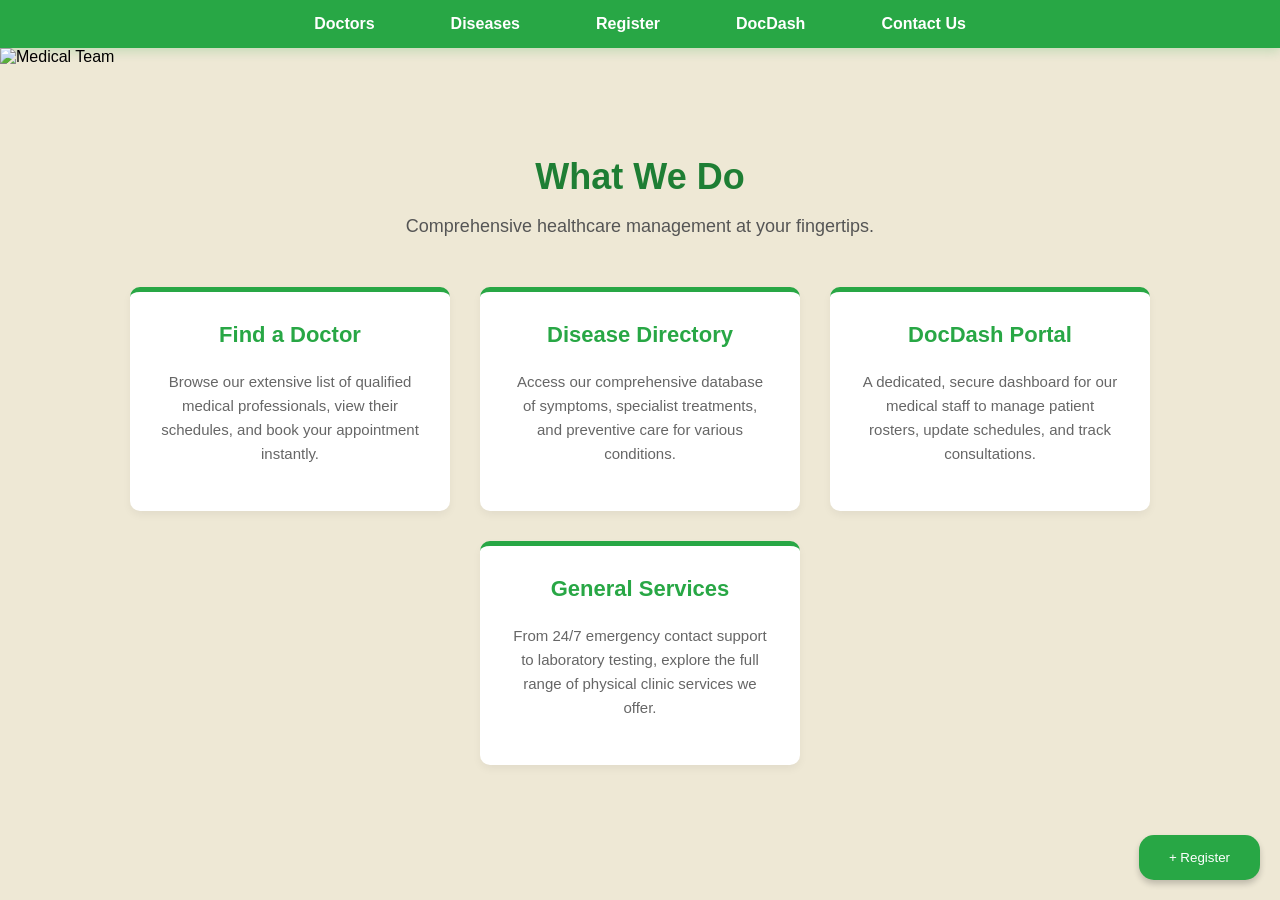
==== index.html @ 05dc6219 "Merge branch 'main' of https://github.com/Nadun-Madagama/Web-Project" ====
<!-- home page -->
<!DOCTYPE html>
<html>
    <head>
        <meta charset="UTF-8">
        <title>E-Channeling|Home</title>
        <link rel="stylesheet" href="Styles.css">
    </head>
    <body>
        <!-- Top Bar (add your page links here Fazna,Okanda,Dasuni,Dula,Isuri) -->
        <nav class="topBar">
            <ul class="pageLinks">
                <li class="active"><a href="#doctors">Doctors</a></li>
                <li><a href="#diseases">Diseases</a></li>
                <li><a href="#register">Register</a></li>
                <li><a href="#docdash">DocDash</a></li>
                <li><a href="#contact">Contact Us</a></li>
            </ul>
        </nav>
        <!-- End of top bar -->
        <!-- Image -->
            <img src="https://images.unsplash.com/photo-1584515933487-779824d29309?w=1200&auto=format&fit=crop" alt="Medical Team" class="topImage">
        <!-- Content -->

        <div class="services">
            <h2>What We Do</h2>
            <p class="servicesIntro">Comprehensive healthcare management at your fingertips.</p>

            <div class="servicesGrid">
                <div class="serviceCard">
                    <h3>Find a Doctor</h3>
                    <p>Browse our extensive list of qualified medical professionals, view their schedules, and book your appointment instantly.</p>
                </div>

                <div class="serviceCard">
                    <h3>Disease Directory</h3>
                    <p>Access our comprehensive database of symptoms, specialist treatments, and preventive care for various conditions.</p>
                </div>

                <div class="serviceCard">
                    <h3>DocDash Portal</h3>
                    <p>A dedicated, secure dashboard for our medical staff to manage patient rosters, update schedules, and track consultations.</p>
                </div>

                <div class="serviceCard">
                    <h3>General Services</h3>
                    <p>From 24/7 emergency contact support to laboratory testing, explore the full range of physical clinic services we offer.</p>
                </div>
            </div>
        </div>
        <div id="registerButton">
            <button id="NewRecipie">+ Register</button>
        </div>
    </body>
</html>
---- Styles.css ----
/*Styles designed for index.html*/
body {
    margin: 0;
    font-family: 'Segoe UI', Tahoma, Geneva, Verdana, sans-serif;
    background-color: #eee8d5;
}

.topBar {
    background-color: #28a745;
    padding: 15px 0;
    box-shadow: 0 4px 10px rgba(40, 167, 69, 0.2);
}

.pageLinks {
    list-style-type: none; 
    margin: 0;
    padding: 0;
    display: flex; 
    justify-content: center; 
    gap: 40px; 
}

.pageLinks a {
    color: #ffffff;
    text-decoration: none; 
    font-size: 16px;
    font-weight: bold;
    padding: 8px 18px;
    border-radius: 8px;
}

.pageLinks a:hover {
    background-color: #1e7e34;
}

/*Styles for service cards*/

.services {
    padding: 60px 20px;
    text-align: center;
    max-width: 1200px;
    margin: 0 auto;
}

.services h2 {
    color: #1e7e34; 
    font-size: 36px;
    margin-bottom: 10px;
}

.servicesIntro {
    color: #555;
    font-size: 18px;
    margin-bottom: 50px;
}

.servicesGrid {
    display: flex;
    flex-wrap: wrap; 
    gap: 30px; 
    justify-content: center;
}

.serviceCard {
    background-color: #ffffff; 
    border-top: 5px solid #28a745; 
    border-radius: 10px;
    padding: 30px;
    width: 260px; 
    transition: transform 0.3s ease, box-shadow 0.3s ease, border-color 0.3s ease;
    box-shadow: 0 4px 8px rgba(0, 0, 0, 0.05);
}

.serviceCard:hover {
    transform: translateY(-10px); 
    border-top: 5px solid #fdfd96; 
    box-shadow: 0 12px 20px rgba(40, 167, 69, 0.15);
}

.serviceCard h3 {
    color: #28a745;
    margin-top: 0;
    font-size: 22px;
}

.serviceCard p {
    color: #666;
    line-height: 1.6;
    font-size: 15px;
}

/*register button styles*/
#NewRecipie {
    background-color: #28a745;
    color: white;
    padding: 15px 30px;
    border: none;
    border-radius: 15px;
    cursor: pointer;
    position: fixed;
    bottom: 20px;
    right: 20px;
    z-index: 1000;
    
    /* NEW: Adds a default shadow and smooths out all animations */
    box-shadow: 0 4px 6px rgba(0, 0, 0, 0.2);
    transition: all 0.3s ease; 
}

#NewRecipie:hover {
    background-color: #fdfd96;
    color: rgba(63, 60, 60, 0.793);
    box-shadow: 0 8px 15px rgba(0, 0, 0, 0.2);
    transform: translateY(-4px);
}

#NewRecipie:active {
    box-shadow: 0 2px 4px rgba(0, 0, 0, 0.2);
    background-color: #fdfd9695;
    transform: translateY(2px);
}


.topImage {
    width: 100%;
    height: 60vh;
    object-fit: cover;
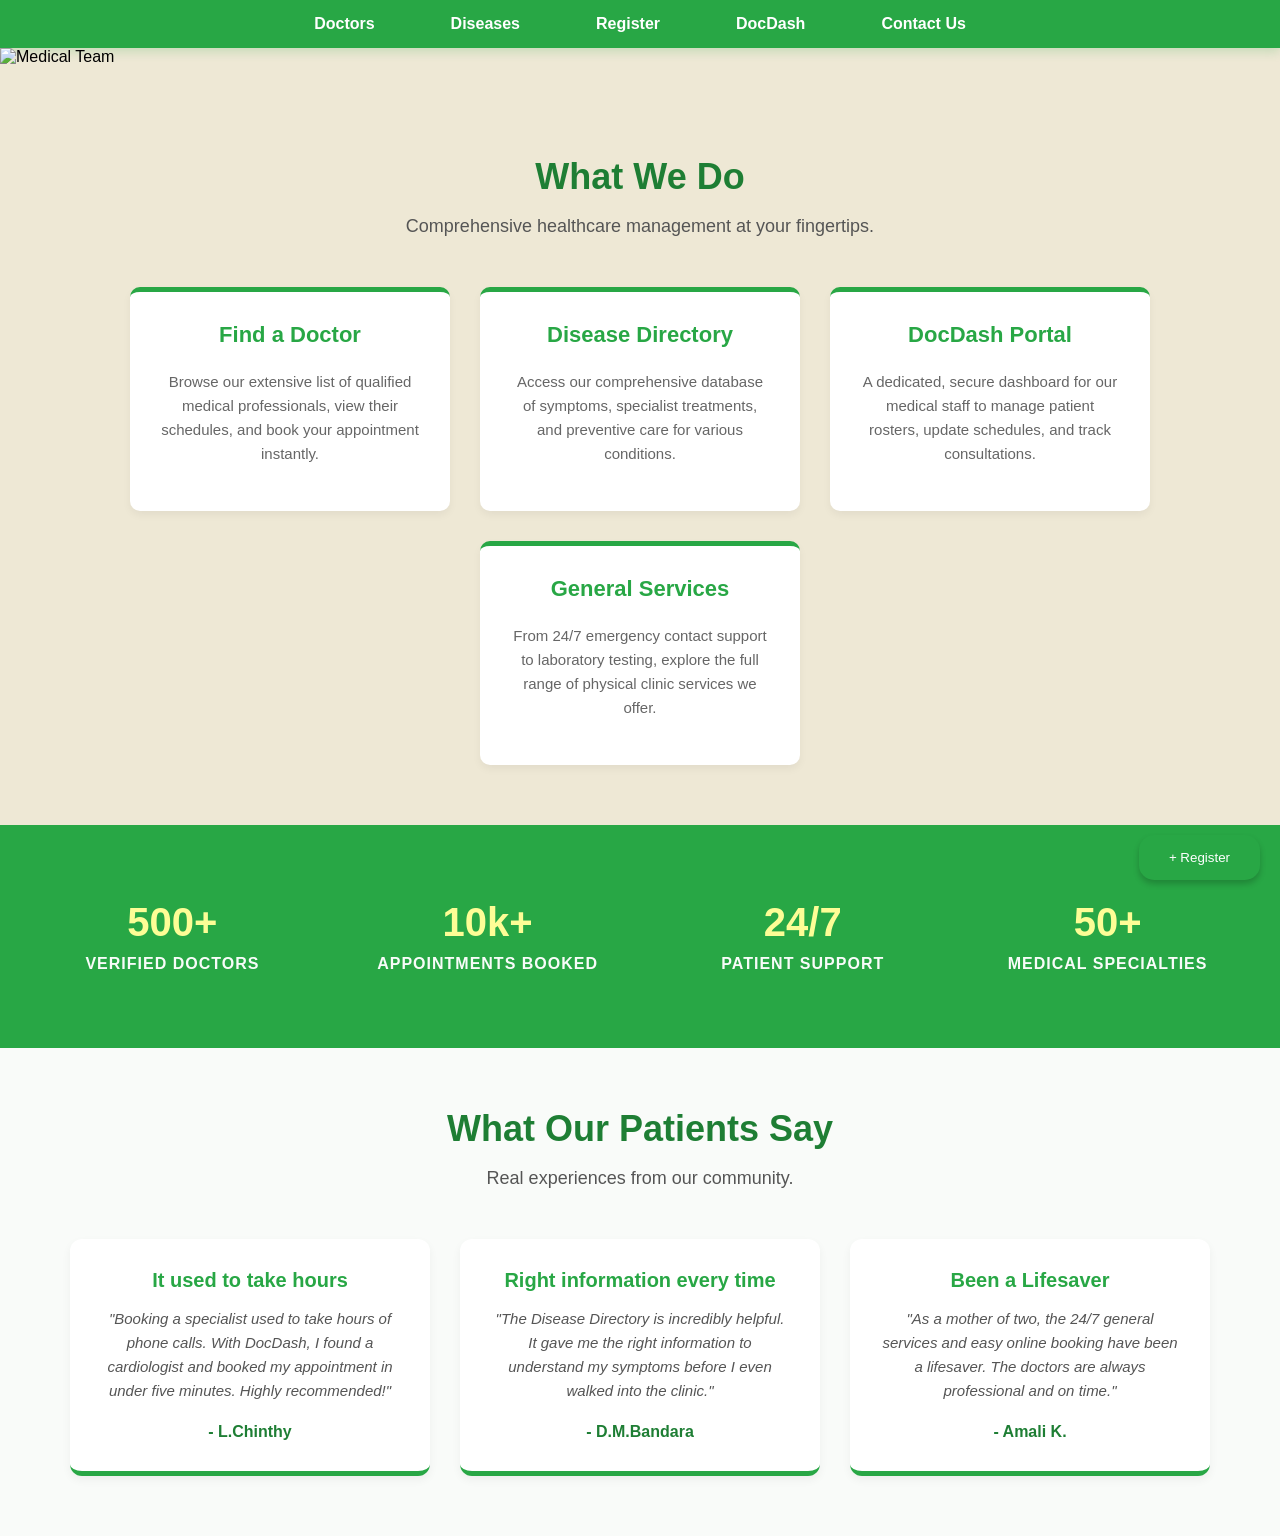
==== commit 26cbd1bb: "stats bar added" ====
--- a/index.html
+++ b/index.html
@@ -22,6 +22,8 @@
             <img src="https://images.unsplash.com/photo-1584515933487-779824d29309?w=1200&auto=format&fit=crop" alt="Medical Team" class="topImage">
         <!-- Content -->
 
+
+        <!--service grid-->
         <div class="services">
             <h2>What We Do</h2>
             <p class="servicesIntro">Comprehensive healthcare management at your fingertips.</p>
@@ -48,8 +50,57 @@
                 </div>
             </div>
         </div>
-        <div id="registerButton">
-            <button id="NewRecipie">+ Register</button>
+        
+        <!-- Register Button -->
+            <button id="Register">+ Register</button>
+
+        <!-- Numbers Section -->
+        <div class="statsList">
+            <div class="statItem">
+                <h3 class="number">500+</h3>
+                <p class="description">Verified Doctors</p>
+            </div>
+    
+            <div class="statItem">
+                <h3 class="number">10k+</h3>
+                <p class="description">Appointments Booked</p>
+                </div>
+    
+            <div class="statItem">
+                <h3 class="number">24/7</h3>
+                <p class="description">Patient Support</p>
+            </div>
+    
+            <div class="statItem">
+                <h3 class="number">50+</h3>
+                <p class="description">Medical Specialties</p>
+            </div>
+        </div>
+
+        <!-- Feedback Section -->
+        <div class="feedbackSection">
+            <h2 class="title">What Our Patients Say</h2>
+            <p class="subtitle">Real experiences from our community.</p>
+
+            <div class="feedbackGrid">
+                <div class="feedbackCard">
+                    <h3>It used to take hours</h3>
+                    <p class="quote">"Booking a specialist used to take hours of phone calls. With DocDash, I found a cardiologist and booked my appointment in under five minutes. Highly recommended!"</p>
+                    <h4 class="patientName">- L.Chinthy</h4>
+                </div>
+
+                <div class="feedbackCard">
+                    <h3>Right information every time</h3>
+                    <p class="quote">"The Disease Directory is incredibly helpful. It gave me the right information to understand my symptoms before I even walked into the clinic."</p>
+                    <h4 class="patientName">- D.M.Bandara</h4>
+                </div>
+
+                <div class="feedbackCard">
+                    <h3>Been a Lifesaver</h3>
+                    <p class="quote">"As a mother of two, the 24/7 general services and easy online booking have been a lifesaver. The doctors are always professional and on time."</p>
+                    <h4 class="patientName">- Amali K.</h4>
+                </div>
+            </div>
         </div>
     </body>
 </html>
--- a/Styles.css
+++ b/Styles.css
@@ -90,7 +90,7 @@
 }
 
 /*register button styles*/
-#NewRecipie {
+#Register {
     background-color: #28a745;
     color: white;
     padding: 15px 30px;
@@ -101,20 +101,18 @@
     bottom: 20px;
     right: 20px;
     z-index: 1000;
-    
-    /* NEW: Adds a default shadow and smooths out all animations */
     box-shadow: 0 4px 6px rgba(0, 0, 0, 0.2);
-    transition: all 0.3s ease; 
-}
-
-#NewRecipie:hover {
+    transition: all 0.3s ease;
+}
+
+#Register:hover {
     background-color: #fdfd96;
     color: rgba(63, 60, 60, 0.793);
     box-shadow: 0 8px 15px rgba(0, 0, 0, 0.2);
     transform: translateY(-4px);
 }
 
-#NewRecipie:active {
+#Register:active {
     box-shadow: 0 2px 4px rgba(0, 0, 0, 0.2);
     background-color: #fdfd9695;
     transform: translateY(2px);
@@ -124,4 +122,115 @@
 .topImage {
     width: 100%;
     height: 60vh;
-    object-fit: cover;+    object-fit: cover;
+}
+
+/*patients feedback styles*/
+
+.feedbackSection {
+    padding: 60px 20px;
+    text-align: center;
+    background-color: #f9fbf9; 
+}
+
+.feedbackSection .title {
+    color: #1e7e34;
+    font-size: 36px;
+    margin-top: 0;
+    margin-bottom: 10px;
+}
+
+.feedbackSection .subtitle {
+    color: #555;
+    font-size: 18px;
+    margin-bottom: 50px;
+}
+
+.feedbackGrid {
+    display: flex;
+    flex-wrap: wrap;
+    gap: 30px;
+    justify-content: center;
+    max-width: 1200px;
+    margin: 0 auto;
+}
+
+.feedbackCard {
+    background-color: #ffffff;
+    padding: 30px;
+    border-radius: 12px;
+    width: 300px; 
+    box-shadow: 0 4px 10px rgba(0, 0, 0, 0.05);
+    border-bottom: 5px solid #28a745;
+    transition: transform 0.3s ease, border-color 0.3s ease, box-shadow 0.3s ease;
+}
+
+.feedbackCard:hover {
+    transform: translateY(-0.5px); 
+    border-bottom: 5px solid #fdfd96;
+    box-shadow: 0 8px 20px rgba(40, 167, 69, 0.1);
+}
+
+.feedbackCard h3 {
+    color: #28a745;
+    font-size: 20px;
+    margin-top: 0;
+    margin-bottom: 15px;
+}
+
+.feedbackCard .quote {
+    color: #555;
+    font-style: italic;
+    line-height: 1.6;
+    font-size: 15px;
+    margin-bottom: 20px;
+}
+
+.feedbackCard .patientName {
+    color: #1e7e34;
+    font-weight: bold;
+    font-size: 16px;
+    margin: 0;
+}
+
+/*stats section styles*/
+.statsList {
+    background-color: #28a745; 
+    padding: 60px 20px;
+    display: flex;
+    flex-wrap: wrap; 
+    justify-content: space-around; 
+    align-items: center;
+    text-align: center;
+}
+
+.statItem {
+    min-width: 200px; 
+    margin: 15px;
+}
+
+.statItem .number {
+    color: #fdfd96; 
+    font-size: 40px;
+    margin: 0;
+    font-weight: bold;
+}
+
+.statItem .number:hover {
+    color: #fdfd96; 
+    font-size: 40px;
+    margin: 0;
+    font-weight: bold;
+    text-shadow: 2px 2px 4px rgba(0, 0, 0, 0.2); 
+}
+
+
+.statItem .description {
+    color: #fffffff7; 
+    font-size: 16px;
+    margin-top: 10px;
+    margin-bottom: 0;
+    font-weight: bold;
+    text-transform: uppercase; 
+    letter-spacing: 1px; 
+}
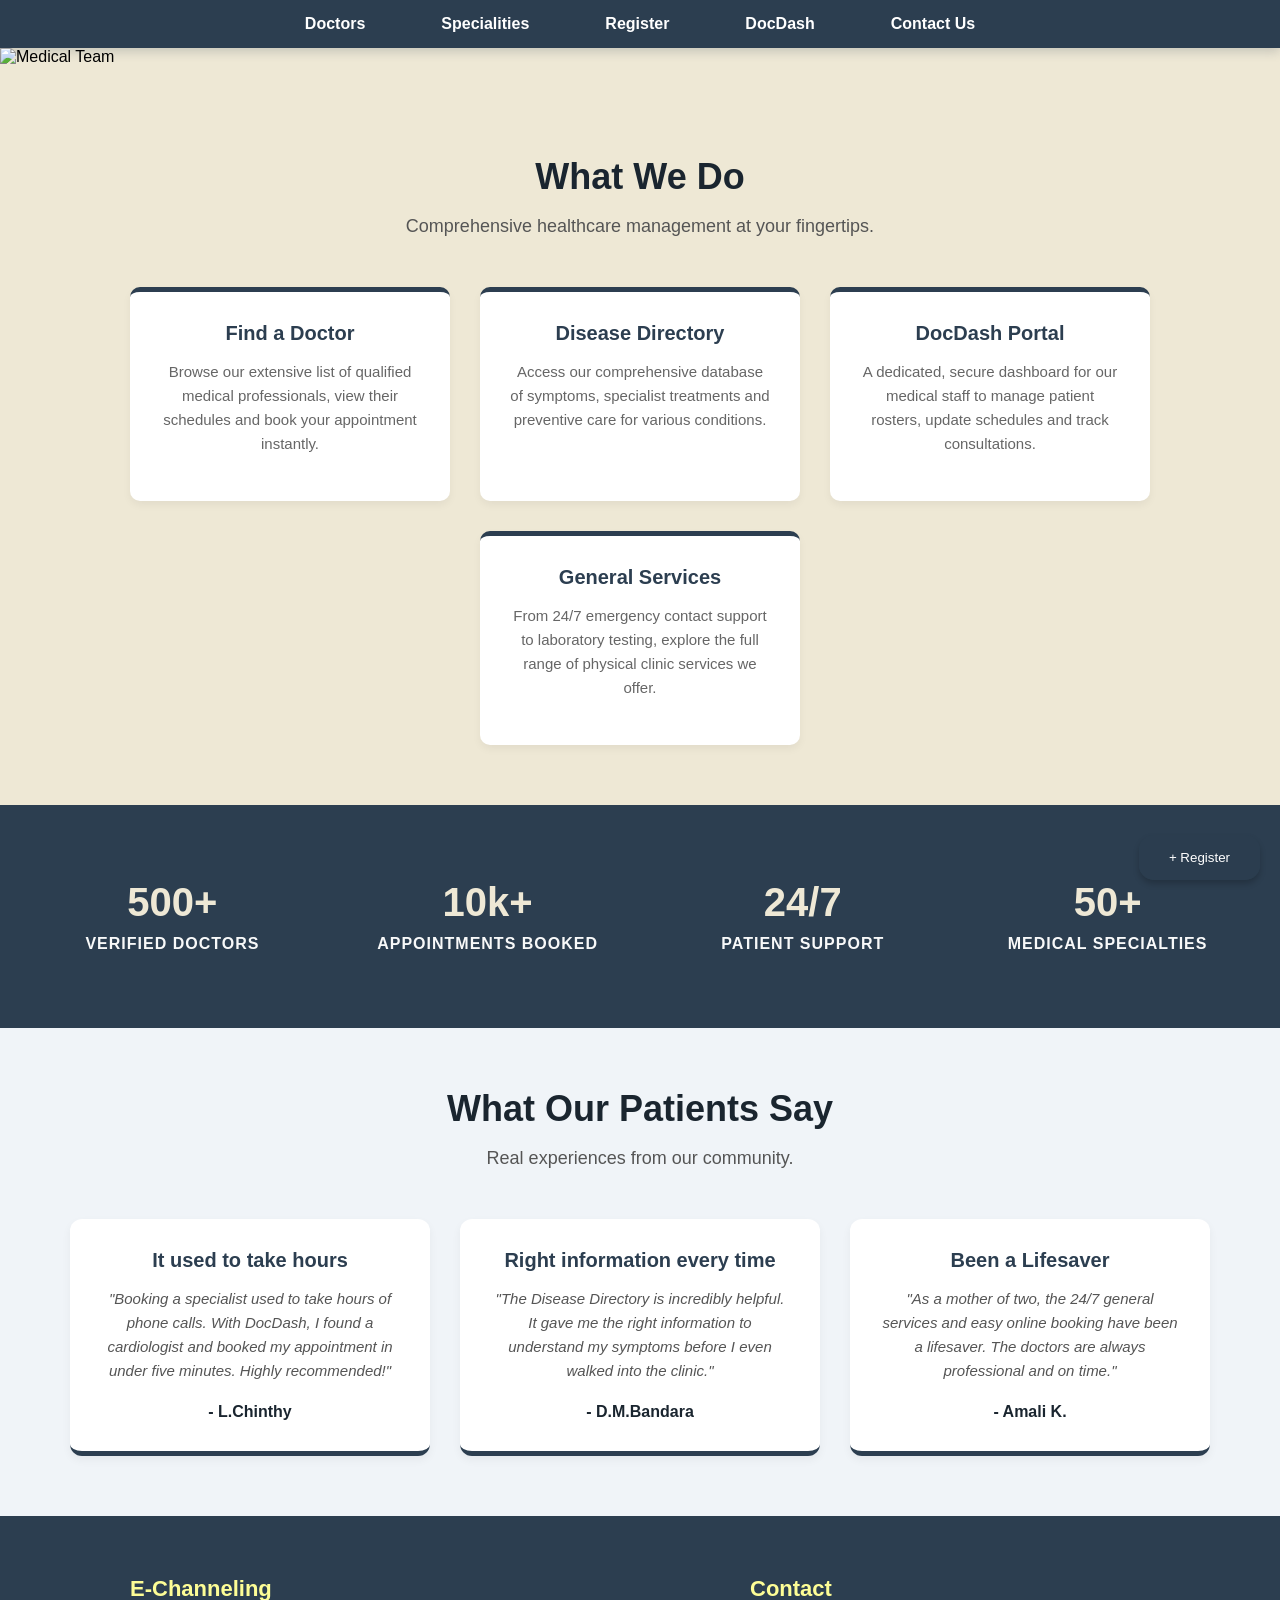
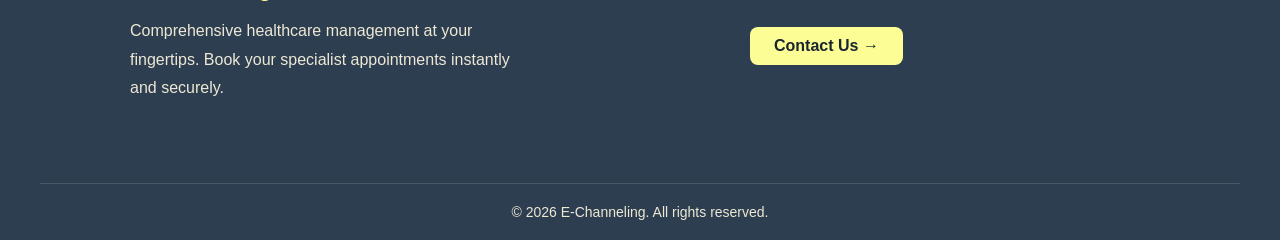
==== commit 7bbe78ad: "specialities page completed" ====
--- a/index.html
+++ b/index.html
@@ -11,7 +11,7 @@
         <nav class="topBar">
             <ul class="pageLinks">
                 <li class="active"><a href="#doctors">Doctors</a></li>
-                <li><a href="#diseases">Diseases</a></li>
+                <li><a href="specialities.html">Specialities</a></li>
                 <li><a href="#register">Register</a></li>
                 <li><a href="#docdash">DocDash</a></li>
                 <li><a href="#contact">Contact Us</a></li>
@@ -25,23 +25,26 @@
 
         <!--service grid-->
         <div class="services">
-            <h2>What We Do</h2>
+            <h2 id="weDo">What We Do</h2>
             <p class="servicesIntro">Comprehensive healthcare management at your fingertips.</p>
 
             <div class="servicesGrid">
                 <div class="serviceCard">
                     <h3>Find a Doctor</h3>
-                    <p>Browse our extensive list of qualified medical professionals, view their schedules, and book your appointment instantly.</p>
+                    <p>Browse our extensive list of qualified medical professionals, view their schedules and book your appointment instantly.</p>
                 </div>
 
+                
                 <div class="serviceCard">
-                    <h3>Disease Directory</h3>
-                    <p>Access our comprehensive database of symptoms, specialist treatments, and preventive care for various conditions.</p>
+                        <h3>Disease Directory</h3>
+                        <p>Access our comprehensive database of symptoms, specialist treatments and preventive care for various conditions.
+                        </p>  
                 </div>
+             
 
                 <div class="serviceCard">
                     <h3>DocDash Portal</h3>
-                    <p>A dedicated, secure dashboard for our medical staff to manage patient rosters, update schedules, and track consultations.</p>
+                    <p>A dedicated, secure dashboard for our medical staff to manage patient rosters, update schedules and track consultations.</p>
                 </div>
 
                 <div class="serviceCard">
@@ -102,5 +105,24 @@
                 </div>
             </div>
         </div>
+
+        <!-- Footer   -->
+
+        <footer class="footer">
+            <div class="footerColumn">
+                <h3 class="footerTitle">E-Channeling</h3>
+                <p class="footerText">Comprehensive healthcare management at your fingertips. Book your specialist appointments instantly and securely.</p>
+            </div>
+            
+            <div class="footerColumn">
+                <h3 class="footerTitle">Contact</h3>
+                <!-- Added your contact link right here -->
+                <a href="contact.html" class="footerLink">Contact Us →</a>
+            </div>
+            
+            <div class="footerBottom">
+                <p>&copy; 2026 E-Channeling. All rights reserved.</p>
+            </div>
+        </footer>
     </body>
 </html>
--- a/Styles.css
+++ b/Styles.css
@@ -6,9 +6,9 @@
 }
 
 .topBar {
-    background-color: #28a745;
+    background-color: #2c3e50;
     padding: 15px 0;
-    box-shadow: 0 4px 10px rgba(40, 167, 69, 0.2);
+    box-shadow: 0 4px 10px rgba(44, 62, 80, 0.2);
 }
 
 .pageLinks {
@@ -30,7 +30,7 @@
 }
 
 .pageLinks a:hover {
-    background-color: #1e7e34;
+    background-color: #1a252f;
 }
 
 /*Styles for service cards*/
@@ -43,7 +43,7 @@
 }
 
 .services h2 {
-    color: #1e7e34; 
+    color: #1a252f; 
     font-size: 36px;
     margin-bottom: 10px;
 }
@@ -63,7 +63,7 @@
 
 .serviceCard {
     background-color: #ffffff; 
-    border-top: 5px solid #28a745; 
+    border-top: 5px solid #2c3e50; 
     border-radius: 10px;
     padding: 30px;
     width: 260px; 
@@ -74,11 +74,11 @@
 .serviceCard:hover {
     transform: translateY(-10px); 
     border-top: 5px solid #fdfd96; 
-    box-shadow: 0 12px 20px rgba(40, 167, 69, 0.15);
+    box-shadow: 0 12px 20px rgba(44, 62, 80, 0.15);
 }
 
 .serviceCard h3 {
-    color: #28a745;
+    color: #2c3e50;
     margin-top: 0;
     font-size: 22px;
 }
@@ -91,7 +91,7 @@
 
 /*register button styles*/
 #Register {
-    background-color: #28a745;
+    background-color: #2c3e50f8;
     color: white;
     padding: 15px 30px;
     border: none;
@@ -106,8 +106,8 @@
 }
 
 #Register:hover {
-    background-color: #fdfd96;
-    color: rgba(63, 60, 60, 0.793);
+    background-color: #acd0f3f8;
+    color: rgba(13, 4, 82, 0.793);
     box-shadow: 0 8px 15px rgba(0, 0, 0, 0.2);
     transform: translateY(-4px);
 }
@@ -118,7 +118,6 @@
     transform: translateY(2px);
 }
 
-
 .topImage {
     width: 100%;
     height: 60vh;
@@ -130,11 +129,11 @@
 .feedbackSection {
     padding: 60px 20px;
     text-align: center;
-    background-color: #f9fbf9; 
+    background-color: #f0f4f8; 
 }
 
 .feedbackSection .title {
-    color: #1e7e34;
+    color: #1a252f;
     font-size: 36px;
     margin-top: 0;
     margin-bottom: 10px;
@@ -161,18 +160,18 @@
     border-radius: 12px;
     width: 300px; 
     box-shadow: 0 4px 10px rgba(0, 0, 0, 0.05);
-    border-bottom: 5px solid #28a745;
+    border-bottom: 5px solid #2c3e50;
     transition: transform 0.3s ease, border-color 0.3s ease, box-shadow 0.3s ease;
 }
 
 .feedbackCard:hover {
     transform: translateY(-0.5px); 
     border-bottom: 5px solid #fdfd96;
-    box-shadow: 0 8px 20px rgba(40, 167, 69, 0.1);
+    box-shadow: 0 8px 20px rgba(44, 62, 80, 0.1);
 }
 
 .feedbackCard h3 {
-    color: #28a745;
+    color: #2c3e50;
     font-size: 20px;
     margin-top: 0;
     margin-bottom: 15px;
@@ -187,7 +186,7 @@
 }
 
 .feedbackCard .patientName {
-    color: #1e7e34;
+    color: #1a252f;
     font-weight: bold;
     font-size: 16px;
     margin: 0;
@@ -195,7 +194,7 @@
 
 /*stats section styles*/
 .statsList {
-    background-color: #28a745; 
+    background-color: #2c3e50; 
     padding: 60px 20px;
     display: flex;
     flex-wrap: wrap; 
@@ -210,20 +209,19 @@
 }
 
 .statItem .number {
-    color: #fdfd96; 
+    color: #eee8d5; 
     font-size: 40px;
     margin: 0;
     font-weight: bold;
 }
 
 .statItem .number:hover {
-    color: #fdfd96; 
+    color: #eee8d5; 
     font-size: 40px;
     margin: 0;
     font-weight: bold;
     text-shadow: 2px 2px 4px rgba(0, 0, 0, 0.2); 
 }
-
 
 .statItem .description {
     color: #fffffff7; 
@@ -234,3 +232,98 @@
     text-transform: uppercase; 
     letter-spacing: 1px; 
 }
+
+/*styles for footer*/
+
+.footer {
+    background-color: #2c3e50;
+    padding: 60px 40px 20px 40px;
+    display: flex;
+    flex-wrap: wrap;
+    justify-content: space-around;
+    gap: 40px;
+}
+
+.footerColumn {
+    flex: 1;
+    min-width: 250px; 
+    max-width: 400px;
+}
+
+.footerTitle {
+    color: #fdfd96;
+    font-size: 22px;
+    margin-top: 0;
+    margin-bottom: 15px;
+}
+
+.footerText {
+    color: #eee8d5;
+    line-height: 1.8;
+    font-size: 16px;
+    margin: 0;
+}
+
+.footerBottom {
+    width: 100%;
+    text-align: center;
+    margin-top: 40px;
+    padding-top: 20px;
+    border-top: 1px solid rgba(238, 232, 213, 0.15);
+}
+
+.footerBottom p {
+    color: #eee8d5;
+    font-size: 14px;
+    margin: 0;
+}
+
+.footerLink {
+    display: inline-block;
+    background-color: #fdfd96;
+    color: #1a252f;
+    text-decoration: none;
+    font-size: 16px;
+    font-weight: bold;
+    padding: 10px 24px;
+    border-radius: 8px;
+    margin-top: 10px;
+    transition: background-color 0.3s ease;
+}
+
+.footerLink:hover {
+    background-color: #eee8d5;
+    box-shadow: 0 6px 12px rgba(0, 0, 0, 0.15);
+}
+
+/*Specialities page styles */
+
+.serviceCard {
+    text-decoration: none;
+    display: block;
+    color: inherit;
+}
+
+.serviceCard:hover h3 {
+    color: #2c3e50;
+}
+a {
+    text-decoration: none;
+    
+}
+
+.serviceCard h3 {
+    font-size: 20px;
+    margin-bottom: 10px;
+    transition: 0.3s;
+}
+
+.pageLinks a.active {
+    background-color: #fdfd96;
+    color: #1a252f;
+}
+
+
+.servicesGrid a {
+    cursor: pointer;
+}
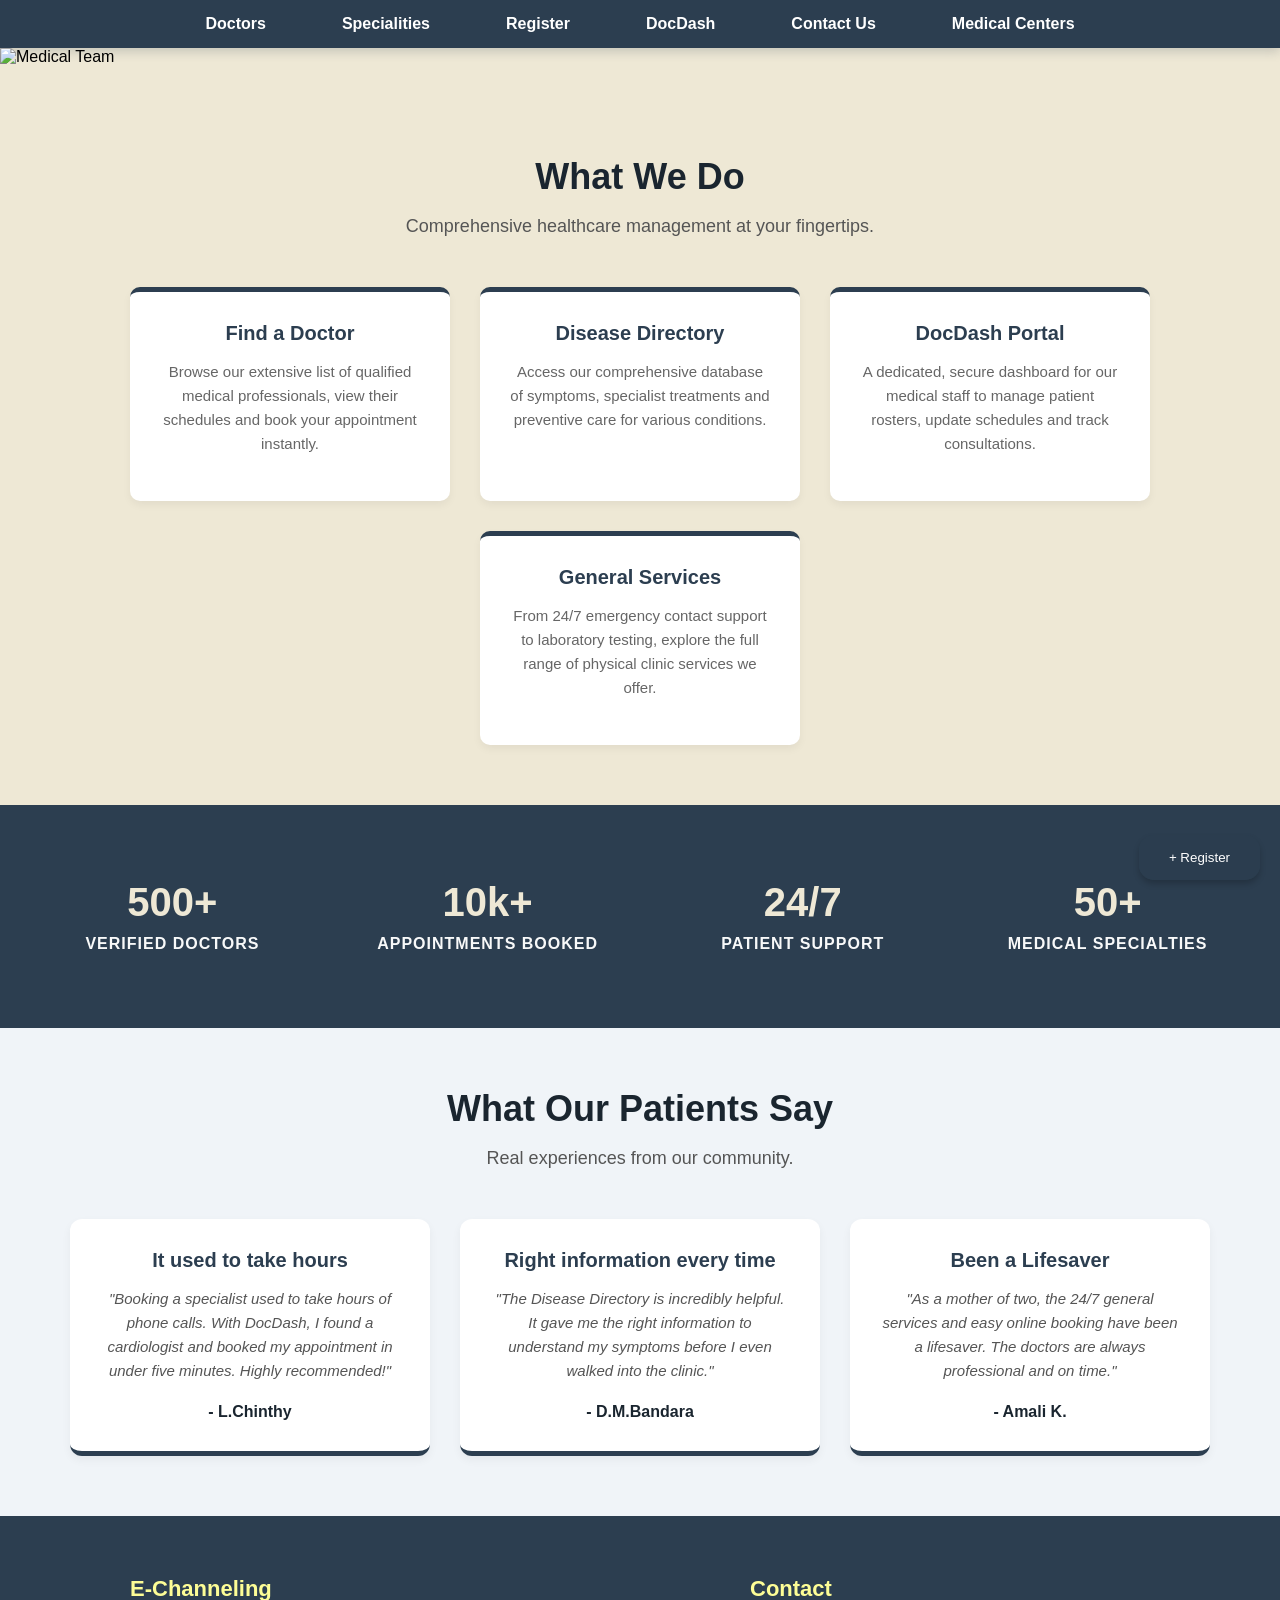
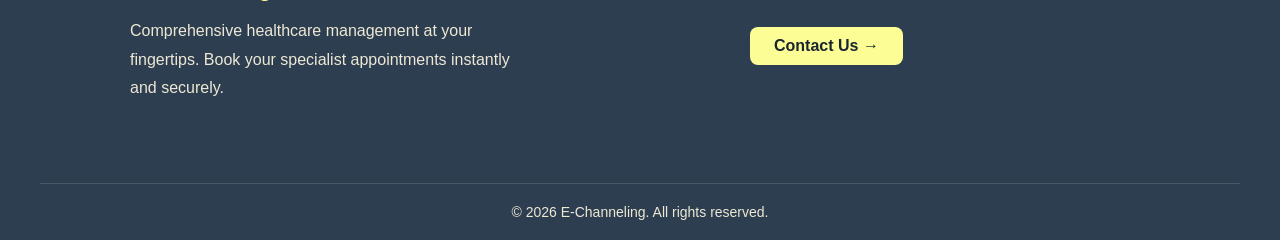
==== commit 47ca19b8: "Add link to Medical Centers in navigation" ====
--- a/index.html
+++ b/index.html
@@ -12,9 +12,10 @@
             <ul class="pageLinks">
                 <li class="active"><a href="#doctors">Doctors</a></li>
                 <li><a href="specialities.html">Specialities</a></li>
-                <li><a href="#register">Register</a></li>
-                <li><a href="#docdash">DocDash</a></li>
-                <li><a href="#contact">Contact Us</a></li>
+                <li><a href="register.html">Register</a></li>
+                <li><a href="doctors-dashboard.html">DocDash</a></li>
+                <li><a href="contact.html">Contact Us</a></li>
+                <li><a href="#med_centers">Medical Centers</a></li>
             </ul>
         </nav>
         <!-- End of top bar -->
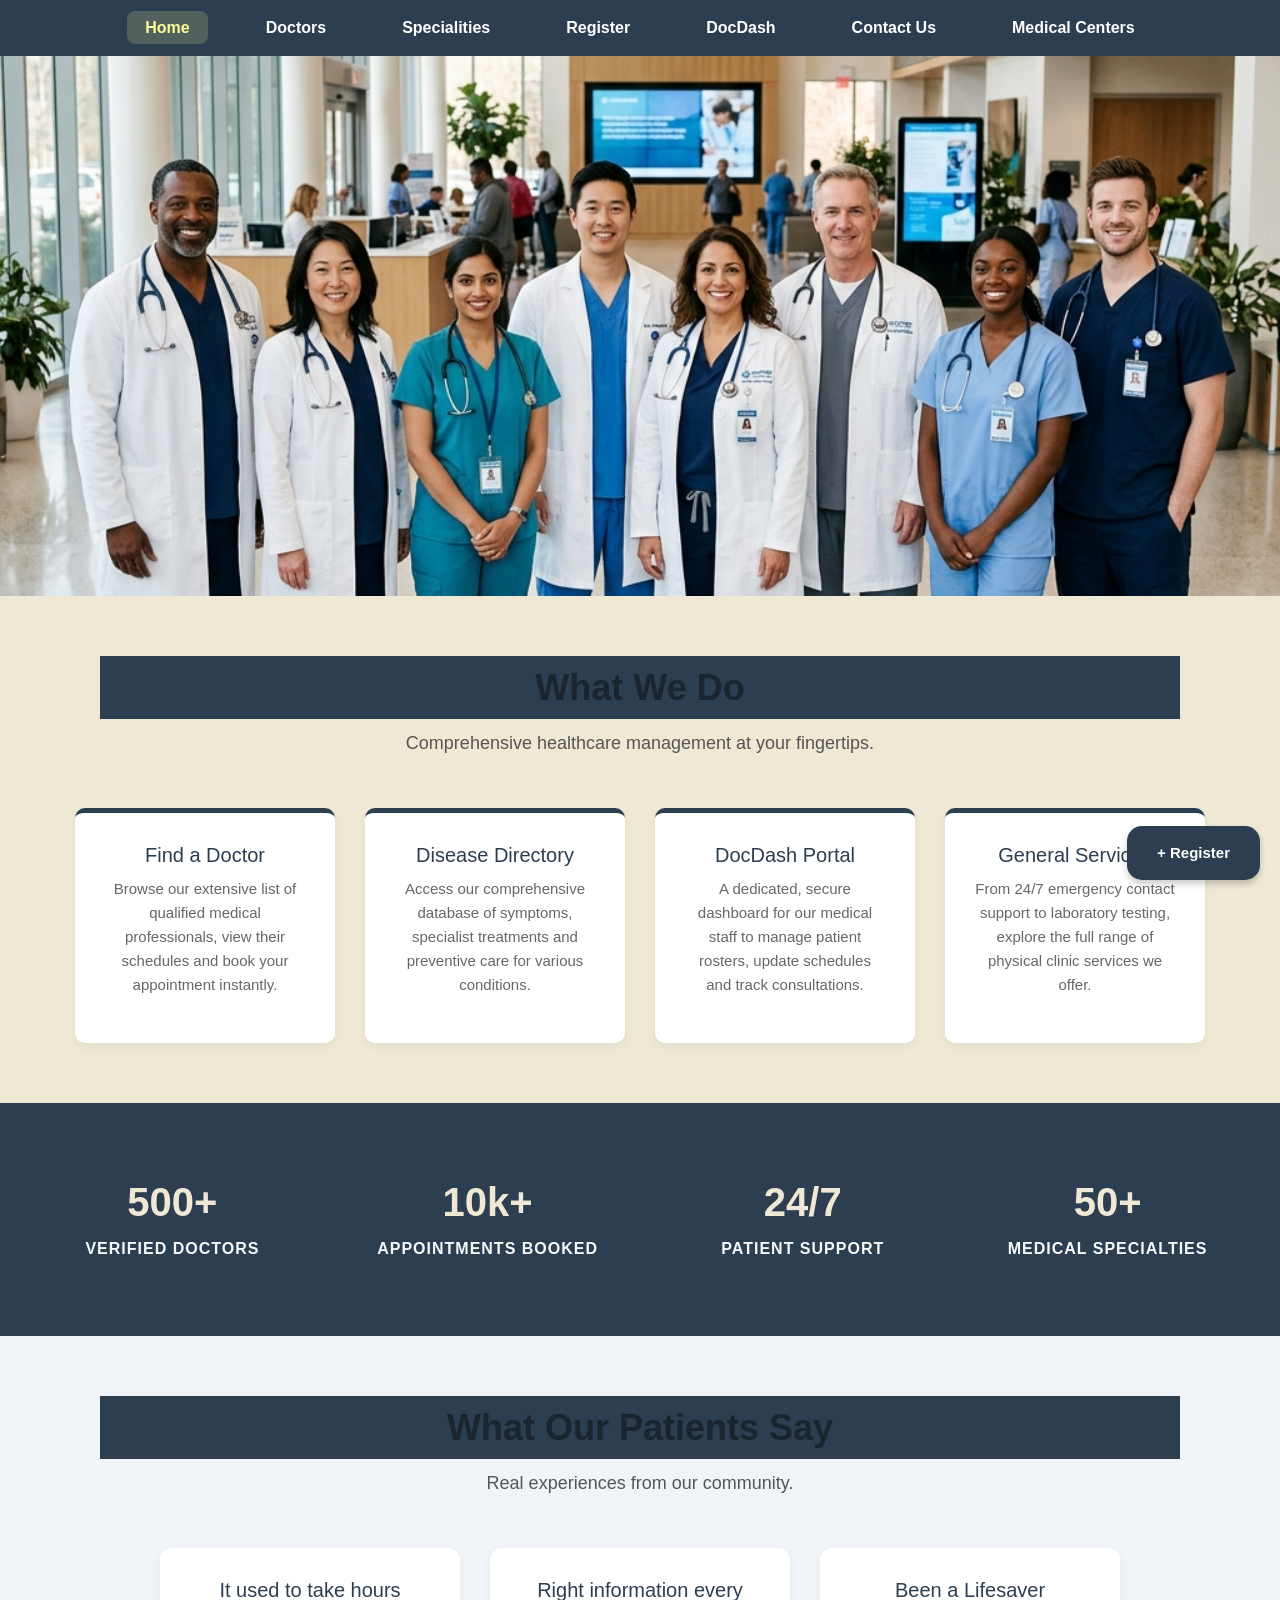
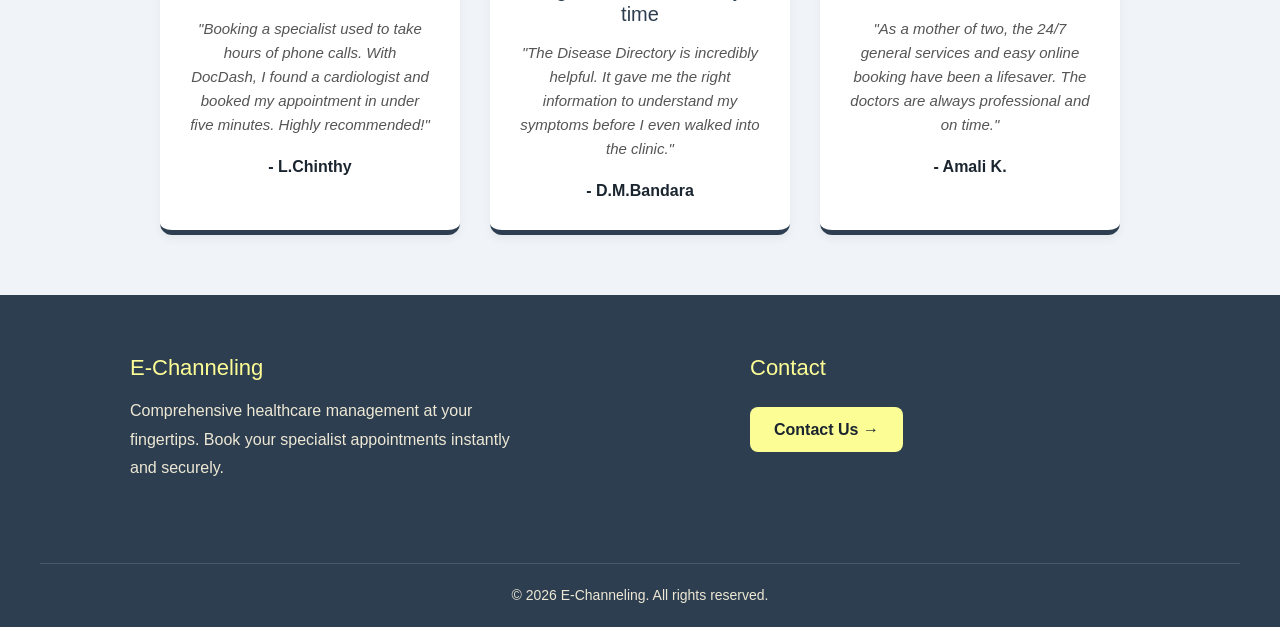
==== commit 7419e829: "Initial commit" ====
--- a/index.html
+++ b/index.html
@@ -4,23 +4,25 @@
     <head>
         <meta charset="UTF-8">
         <title>E-Channeling|Home</title>
-        <link rel="stylesheet" href="Styles.css">
+        <link href="https://cdn.jsdelivr.net/npm/bootstrap@5.3.3/dist/css/bootstrap.min.css" rel="stylesheet">
+        <link rel="stylesheet" href="css/style.css">
     </head>
     <body>
         <!-- Top Bar (add your page links here Fazna,Okanda,Dasuni,Dula,Isuri) -->
         <nav class="topBar">
             <ul class="pageLinks">
-                <li class="active"><a href="#doctors">Doctors</a></li>
+                <li class="active"><a href="index.html">Home</a></li>
+                <li><a href="doctors.html">Doctors</a></li>
                 <li><a href="specialities.html">Specialities</a></li>
                 <li><a href="register.html">Register</a></li>
                 <li><a href="doctors-dashboard.html">DocDash</a></li>
                 <li><a href="contact.html">Contact Us</a></li>
-                <li><a href="#med_centers">Medical Centers</a></li>
+                <li><a href="med_centers.html">Medical Centers</a></li>
             </ul>
         </nav>
         <!-- End of top bar -->
         <!-- Image -->
-            <img src="https://images.unsplash.com/photo-1584515933487-779824d29309?w=1200&auto=format&fit=crop" alt="Medical Team" class="topImage">
+            <img src="images/hero.jpg" alt="Medical Team" class="topImage">
         <!-- Content -->
 
 
@@ -56,7 +58,7 @@
         </div>
         
         <!-- Register Button -->
-            <button id="Register">+ Register</button>
+            <button id="Register" onclick="window.location.href='register.html'">+ Register</button>
 
         <!-- Numbers Section -->
         <div class="statsList">
--- a/css/style.css
+++ b/css/style.css
@@ -0,0 +1,2322 @@
+/*Styles designed for index.html*/
+
+body {
+    margin: 0;
+    font-family: 'Segoe UI', Tahoma, Geneva, Verdana, sans-serif;
+    background-color: #eee8d5;
+}
+
+.topBar {
+    background-color: #2c3e50;
+    padding: 15px 0;
+    box-shadow: 0 4px 10px rgba(44, 62, 80, 0.2);
+}
+
+.pageLinks {
+    list-style-type: none; 
+    margin: 0;
+    padding: 0;
+    display: flex; 
+    justify-content: center; 
+    gap: 40px; 
+}
+
+.pageLinks a {
+    color: #ffffff;
+    text-decoration: none; 
+    font-size: 16px;
+    font-weight: bold;
+    padding: 8px 18px;
+    border-radius: 8px;
+}
+
+.pageLinks a:hover {
+    background-color: #1a252f;
+}
+
+
+
+/*Styles for service cards*/
+
+.services {
+    padding: 60px 20px;
+    text-align: center;
+    max-width: 1200px;
+    margin: 0 auto;
+}
+
+.services h2 {
+    color: #1a252f; 
+    font-size: 36px;
+    margin-bottom: 10px;
+}
+
+.servicesIntro {
+    color: #555;
+    font-size: 18px;
+    margin-bottom: 50px;
+}
+
+.servicesGrid {
+    display: flex;
+    flex-wrap: wrap; 
+    gap: 30px; 
+    justify-content: center;
+}
+
+.serviceCard {
+    background-color: #ffffff; 
+    border-top: 5px solid #2c3e50; 
+    border-radius: 10px;
+    padding: 30px;
+    width: 260px; 
+    transition: transform 0.3s ease, box-shadow 0.3s ease, border-color 0.3s ease;
+    box-shadow: 0 4px 8px rgba(0, 0, 0, 0.05);
+}
+
+.serviceCard:hover {
+    transform: translateY(-10px); 
+    border-top: 5px solid #fdfd96; 
+    box-shadow: 0 12px 20px rgba(44, 62, 80, 0.15);
+}
+
+.serviceCard h3 {
+    color: #2c3e50;
+    margin-top: 0;
+    font-size: 22px;
+}
+
+.serviceCard p {
+    color: #666;
+    line-height: 1.6;
+    font-size: 15px;
+}
+
+
+
+/*register button styles*/
+
+#Register {
+    background-color: #2c3e50f8;
+    color: white;
+    padding: 15px 30px;
+    border: none;
+    border-radius: 15px;
+    cursor: pointer;
+    position: fixed;
+    bottom: 20px;
+    right: 20px;
+    z-index: 1000;
+    box-shadow: 0 4px 6px rgba(0, 0, 0, 0.2);
+    transition: all 0.3s ease;
+}
+
+#Register:hover {
+    background-color: #acd0f3f8;
+    color: rgba(13, 4, 82, 0.793);
+    box-shadow: 0 8px 15px rgba(0, 0, 0, 0.2);
+    transform: translateY(-4px);
+}
+
+#Register:active {
+    box-shadow: 0 2px 4px rgba(0, 0, 0, 0.2);
+    background-color: #fdfd9695;
+    transform: translateY(2px);
+}
+
+.topImage {
+    width: 100%;
+    height: 60vh;
+    object-fit: cover;
+}
+
+
+
+/*patients feedback styles*/
+
+.feedbackSection {
+    padding: 60px 20px;
+    text-align: center;
+    background-color: #f0f4f8; 
+}
+
+.feedbackSection .title {
+    color: #1a252f;
+    font-size: 36px;
+    margin-top: 0;
+    margin-bottom: 10px;
+}
+
+.feedbackSection .subtitle {
+    color: #555;
+    font-size: 18px;
+    margin-bottom: 50px;
+}
+
+.feedbackGrid {
+    display: flex;
+    flex-wrap: wrap;
+    gap: 30px;
+    justify-content: center;
+    max-width: 1200px;
+    margin: 0 auto;
+}
+
+.feedbackCard {
+    background-color: #ffffff;
+    padding: 30px;
+    border-radius: 12px;
+    width: 300px; 
+    box-shadow: 0 4px 10px rgba(0, 0, 0, 0.05);
+    border-bottom: 5px solid #2c3e50;
+    transition: transform 0.3s ease, border-color 0.3s ease, box-shadow 0.3s ease;
+}
+
+.feedbackCard:hover {
+    transform: translateY(-0.5px); 
+    border-bottom: 5px solid #fdfd96;
+    box-shadow: 0 8px 20px rgba(44, 62, 80, 0.1);
+}
+
+.feedbackCard h3 {
+    color: #2c3e50;
+    font-size: 20px;
+    margin-top: 0;
+    margin-bottom: 15px;
+}
+
+.feedbackCard .quote {
+    color: #555;
+    font-style: italic;
+    line-height: 1.6;
+    font-size: 15px;
+    margin-bottom: 20px;
+}
+
+.feedbackCard .patientName {
+    color: #1a252f;
+    font-weight: bold;
+    font-size: 16px;
+    margin: 0;
+}
+
+
+
+/*stats section styles*/
+
+.statsList {
+    background-color: #2c3e50; 
+    padding: 60px 20px;
+    display: flex;
+    flex-wrap: wrap; 
+    justify-content: space-around; 
+    align-items: center;
+    text-align: center;
+}
+
+.statItem {
+    min-width: 200px; 
+    margin: 15px;
+}
+
+.statItem .number {
+    color: #eee8d5; 
+    font-size: 40px;
+    margin: 0;
+    font-weight: bold;
+}
+
+.statItem .number:hover {
+    color: #eee8d5; 
+    font-size: 40px;
+    margin: 0;
+    font-weight: bold;
+    text-shadow: 2px 2px 4px rgba(0, 0, 0, 0.2); 
+}
+
+.statItem .description {
+    color: #fffffff7; 
+    font-size: 16px;
+    margin-top: 10px;
+    margin-bottom: 0;
+    font-weight: bold;
+    text-transform: uppercase; 
+    letter-spacing: 1px; 
+}
+
+
+
+/*styles for footer*/
+
+.footer {
+    background-color: #2c3e50;
+    padding: 60px 40px 20px 40px;
+    display: flex;
+    flex-wrap: wrap;
+    justify-content: space-around;
+    gap: 40px;
+}
+
+.footerColumn {
+    flex: 1;
+    min-width: 250px; 
+    max-width: 400px;
+}
+
+.footerTitle {
+    color: #fdfd96;
+    font-size: 22px;
+    margin-top: 0;
+    margin-bottom: 15px;
+}
+
+.footerText {
+    color: #eee8d5;
+    line-height: 1.8;
+    font-size: 16px;
+    margin: 0;
+}
+
+.footerBottom {
+    width: 100%;
+    text-align: center;
+    margin-top: 40px;
+    padding-top: 20px;
+    border-top: 1px solid rgba(238, 232, 213, 0.15);
+}
+
+.footerBottom p {
+    color: #eee8d5;
+    font-size: 14px;
+    margin: 0;
+}
+
+.footerLink {
+    display: inline-block;
+    background-color: #fdfd96;
+    color: #1a252f;
+    text-decoration: none;
+    font-size: 16px;
+    font-weight: bold;
+    padding: 10px 24px;
+    border-radius: 8px;
+    margin-top: 10px;
+    transition: background-color 0.3s ease;
+}
+
+.footerLink:hover {
+    background-color: #eee8d5;
+    box-shadow: 0 6px 12px rgba(0, 0, 0, 0.15);
+}
+
+
+
+/*Specialities page styles */
+
+.serviceCard {
+    text-decoration: none;
+    display: block;
+    color: inherit;
+}
+
+.serviceCard:hover h3 {
+    color: #2c3e50;
+}
+
+a {
+    text-decoration: none;
+    
+}
+
+.serviceCard h3 {
+    font-size: 20px;
+    margin-bottom: 10px;
+    transition: 0.3s;
+}
+
+.pageLinks a.active {
+    background-color: #fdfd96;
+    color: #1a252f;
+}
+
+.servicesGrid a {
+    cursor: pointer;
+}
+
+* {
+    margin: 0;
+    padding: 0;
+    box-sizing: border-box;
+}
+
+body {
+    font-family: 'Inter', sans-serif;
+    background-color: #f4f4f4; /* Subtle off-white background matching the image */
+    color: #333333;
+    line-height: 1.6;
+}
+
+.main-container {
+    max-width: 1200px;
+    margin: 0 auto;
+    padding: 40px 20px;
+}
+
+
+
+/*===TOP NAVBAR===*/
+
+.navbar {
+    background-color: #2c3e50; /* Deep Slate Blue */
+    padding: 15px 0;
+    width: 100%;
+}
+
+.nav-container {
+    max-width: 1200px;
+    margin: 0 auto;
+    padding: 0 20px;
+    display: flex;
+    justify-content: center; /* Pushes links to the right like your image */
+}
+
+.nav-links a {
+    color: #ffffff;
+    text-decoration: none;
+    font-size: 16px;
+    font-weight: 600;
+    margin-left: 30px;
+    transition: color 0.3s ease;
+}
+
+.nav-links a:hover, 
+.nav-links a.active {
+    color: #cbd5e1; 
+}
+
+
+
+/* ===== HERO & FORM SECTION=== */
+
+.contact-hero-section {
+    display: flex;
+    align-items: center;
+    justify-content: space-between;
+    gap: 40px;
+    margin-bottom: 60px;
+    background: transparent;
+}
+
+.hero-image-wrapper {
+   width: 50%;
+    height: 450px;
+    border-radius: 0 30% 30% 0; 
+    overflow: hidden;
+    
+}
+
+.hero-img {
+   width:100%;
+    height:460px;
+    object-fit:cover;
+    border-radius:0 50% 50% 0;
+}
+
+
+
+/* Form Container Styling */
+
+.form-wrapper {
+    flex: 1;
+    padding: 20px;
+}
+
+.form-title {
+    font-size: 36px;
+    font-weight: 700;
+    color: #000000;
+    margin-bottom: 30px;
+}
+
+.form-group {
+    margin-bottom: 25px;
+}
+
+.form-group label {
+    display: block;
+    font-size: 14px;
+    font-weight: 700;
+    color: #000000;
+    margin-bottom: 8px;
+}
+
+
+
+/* Clean bottom-border only style inputs from image */
+
+.form-group input,
+.form-group textarea {
+    width: 100%;
+    padding: 10px 0;
+    border: none;
+    border-bottom: 1px solid #cccccc;
+    background: transparent;
+    font-size: 15px;
+    color: #333;
+    outline: none;
+    transition: border-color 0.3s;
+}
+
+.form-group input:focus,
+.form-group textarea:focus {
+    border-bottom: 1px solid #2c3e50;
+}
+
+.form-checkbox {
+    display: flex;
+    align-items: center;
+    gap: 10px;
+    margin-bottom: 30px;
+    font-size: 14px;
+}
+
+.form-checkbox a {
+    color: #2c3e50;
+}
+
+
+
+/* Dark Slate Submit Button */
+
+.submit-btn {
+    width: 100%;
+    background-color: #2c3e50;
+    color: #ffffff;
+    border: none;
+    padding: 15px;
+    font-size: 16px;
+    font-weight: 600;
+    letter-spacing: 1px;
+    cursor: pointer;
+    border-radius: 4px;
+    transition: background-color 0.3s ease;
+}
+
+.submit-btn:hover {
+    background-color: #1a252f;
+}
+
+
+
+/* === INFO BOXES / CARDS (WITH HOVER ACTION)=== */
+
+.info-cards-container {
+    display: flex;
+    justify-content: space-between;
+    gap: 20px;
+    margin-bottom: 40px;
+}
+
+.info-card {
+    flex: 1;
+    background-color: #2c3e50; 
+    color: #ffffff;
+    padding: 40px 30px;
+    border-radius: 4px;
+    text-align: left;
+    transition: all 0.3s ease;
+    cursor: pointer;
+}
+
+.icon-box {
+    font-size: 24px;
+    margin-bottom: 15px;
+    color: #ffffff;
+}
+
+.info-card h3 {
+    font-size: 18px;
+    font-weight: 700;
+    letter-spacing: 1px;
+    margin-bottom: 15px;
+}
+
+.info-card p {
+    font-size: 14px;
+    margin-bottom: 5px;
+    color: #e2e8f0;
+}
+
+
+
+/* --- HOVER ACTION REQURIED BY USER --- */
+
+.info-card:hover {
+    background-color: #1e293b; 
+    transform: translateY(-5px); 
+    box-shadow: 0 10px 20px rgba(0, 0, 0, 0.15); 
+}
+
+
+
+/* ====FOOTER === */
+
+.footer {
+    background-color: #22303f;
+    color: #ffffff;
+    padding: 50px 0 20px 0;
+    margin-top: 60px;
+    position: relative;
+}
+
+.footer-container {
+    max-width: 1200px;
+    margin: 0 auto;
+    padding: 0 20px;
+    display: flex;
+    justify-content: space-between;
+    align-items: flex-start;
+    gap: 40px;
+}
+
+.footer-left {
+    max-width: 450px;
+}
+
+.footer-logo {
+    color: #e2f9b7; 
+    font-size: 22px;
+    font-weight: 700;
+    margin-bottom: 15px;
+}
+
+.footer-text {
+    font-size: 14px;
+    color: #cbd5e1;
+    line-height: 1.6;
+}
+
+.footer-right {
+    text-align: left;
+}
+
+.footer-contact-heading {
+    color: #e2f9b7; 
+    font-size: 20px;
+    font-weight: 700;
+    margin-bottom: 15px;
+}
+
+
+
+/* Pale yellow contact button */
+
+.footer-btn {
+    display: inline-block;
+    background-color: #e2f9b7;
+    color: #22303f;
+    text-decoration: none;
+    padding: 10px 25px;
+    font-weight: 600;
+    font-size: 14px;
+    border-radius: 8px;
+    transition: background-color 0.3s ease;
+}
+
+.footer-btn:hover {
+    background-color: #d1eb9e;
+}
+
+
+
+/* Footer Bottom Strip */
+
+.footer-bottom {
+    max-width: 1200px;
+    margin: 40px auto 0 auto;
+    padding: 20px 20px 0 20px;
+    border-top: 1px solid rgba(255, 255, 255, 0.1);
+    display: flex;
+    justify-content: center;
+    align-items: center;
+    font-size: 13px;
+    color: #94a3b8;
+}
+
+
+
+/* Floating Register Button at the Bottom Right */
+
+.register-floating-btn {
+    position: absolute;
+    bottom: 15px;
+    right: 20px;
+    background-color: #2c3e50;
+    border: 1px solid rgba(255, 255, 255, 0.2);
+    color: #ffffff;
+    padding: 8px 16px;
+    font-size: 13px;
+    border-radius: 20px;
+    cursor: pointer;
+    transition: background-color 0.3s;
+}
+
+.register-floating-btn:hover {
+    background-color: #34495e;
+}
+
+
+
+/* ===RESPONSIVE LAYOUT (Mobile Optimization) === */
+
+@media (max-width: 768px) {
+  .contact-hero-section {
+        flex-direction: column;
+    }
+  .hero-image-wrapper {
+        width: 100%;
+        border-radius: 0 0 100px 100px;
+        height: 300px;
+    }
+  .info-cards-container {
+        flex-direction: column;
+        gap: 15px;
+    }
+  .footer-container {
+        flex-direction: column;
+        gap: 30px;
+    }
+  .nav-container {
+        justify-content: center;
+    }
+  .nav-links a {
+        margin: 0 10px;
+    }
+}
+
+body {
+    font-family: 'Inter', sans-serif;
+    background-color: #f4f4f4;
+    color: #333333;
+    line-height: 1.6;
+}
+
+.navbar {
+    background-color: #2c3e50; 
+    padding: 15px 0;
+    width: 100%;
+}
+
+.nav-container {
+    max-width: 1200px;
+    margin: 0 auto;
+    padding: 0 20px;
+    display: flex;
+    justify-content: center; 
+}
+
+header,h2{
+  max-width: 1080px;
+  margin: 0 auto 36px;
+}
+
+header > p:first-child{
+  font-size: 13px;
+  font-weight: 700;
+  letter-spacing: 0.12em;
+  color: #555555;
+  margin-bottom: 10px;
+}
+
+header h1,h2{
+    color:#555555;
+    font-weight: 800;
+    margin-bottom: 8px;
+}
+
+header > p:nth-of-type(2){
+  color: #555555;
+  font-size: 16px;
+  max-width: 480px;
+  margin-bottom: 28px;
+}
+
+.d1 {
+  display: grid;
+  grid-template-columns: repeat(4, 1fr);
+  justify-content: center;
+  padding: 5px;
+  gap: 20px;
+  max-width: 1080px;
+  margin: 36px auto 0;
+
+}
+
+.d1 div {
+  background-color: #2c3e50;
+  padding: 10px;
+  text-align: center;
+  flex-basis: 500px;
+  color: #ffffff;
+  
+}
+
+.d1 a {
+  text-decoration: none;
+   color: inherit; 
+
+}
+
+.d1 > div {
+  transition: transform 0.3s ease, box-shadow 0.3s ease;
+}
+
+.d1 > div:hover {
+  transform: scale(1.11);
+  box-shadow: 0 6px 16px rgba(12, 0, 0, 0.2);
+  z-index: 1; 
+}
+
+h2{
+  background-color: #2c3e50;
+  color: #ffffff;
+  padding: 10px;
+  justify-content: center;
+  text-align: center;
+}
+
+p{
+    font-size:small;
+}
+
+.hidden {
+  display: none;
+}
+
+.d2 {
+  cursor: pointer;
+}
+
+.opd {
+  display:flex;
+  flex-flow: row wrap;
+ justify-content: center;
+  padding: 5px;
+  gap: 20px;
+}
+
+.opd div {
+  background-color: #dcdcdc;
+  padding: 10px;
+  text-align: center;
+  flex-basis: 10px;
+  color: #000000;
+  
+}
+
+.opd > div {
+  transition: transform 0.3s ease, box-shadow 0.3s ease;
+}
+
+.opd > div:hover {
+  transform: scale(1);
+  box-shadow: 0 6px 16px rgba(12, 0, 0, 0.2);
+  z-index: 1; 
+}
+
+
+
+.f1{
+    background-color: #22303f;
+    color: #ffffff;
+    padding: 20px 0 20px 0;
+    margin-top: 60px;
+   }
+
+button{
+    background-color: #e2f9b7;
+    color: #22303f;
+    text-decoration: none;
+    padding: 10px 25px;
+    font-weight: 600;
+    font-size: 14px;
+    border-radius: 8px;
+    transition: background-color 0.3s ease;
+    border:none;
+}
+
+@media (max-width: 920px) {
+  .d1{
+    grid-template-columns: repeat(2, 1fr);
+  }
+}
+
+@media (max-width: 540px) {
+  .d1{
+    grid-template-columns: 1fr;
+  }
+  .search-bar{
+    max-width: 100%;
+  }
+  body{
+    padding: 28px 16px 60px;
+  }
+}
+
+/* register.css - Styles for register.html */
+
+
+
+/* Uses the same color theme as Styles.css */
+
+
+
+/* Page Header */
+
+.pageHeader {
+    background-color: #2c3e50;
+    color: white;
+    text-align: center;
+    padding: 50px 20px 40px 20px;
+}
+
+.pageHeader h1 {
+    font-size: 36px;
+    margin: 0 0 10px 0;
+    color: #fdfd96;
+}
+
+.pageHeader p {
+    font-size: 18px;
+    color: #eee8d5;
+    margin: 0;
+}
+
+
+
+/* Progress Bar */
+
+.progressBar {
+    display: flex;
+    justify-content: center;
+    align-items: center;
+    padding: 30px 20px;
+    background-color: #f0f4f8;
+    flex-wrap: wrap;
+    gap: 5px;
+}
+
+.step {
+    display: flex;
+    flex-direction: column;
+    align-items: center;
+    gap: 8px;
+    color: #aaa;
+    font-size: 13px;
+    font-weight: bold;
+    text-transform: uppercase;
+    letter-spacing: 0.5px;
+    transition: color 0.3s ease;
+}
+
+.step.active {
+    color: #2c3e50;
+}
+
+.step.done {
+    color: #2c3e50;
+}
+
+.stepCircle {
+    width: 38px;
+    height: 38px;
+    border-radius: 50%;
+    background-color: #ddd;
+    display: flex;
+    align-items: center;
+    justify-content: center;
+    font-size: 16px;
+    font-weight: bold;
+    color: #aaa;
+    transition: background-color 0.3s ease, color 0.3s ease;
+}
+
+.step.active .stepCircle {
+    background-color: #2c3e50;
+    color: #fdfd96;
+}
+
+.step.done .stepCircle {
+    background-color: #2c3e50;
+    color: white;
+}
+
+.stepLine {
+    width: 60px;
+    height: 2px;
+    background-color: #ddd;
+    margin-bottom: 24px;
+}
+
+
+
+/* Form Container */
+
+.formContainer {
+    max-width: 750px;
+    margin: 40px auto;
+    padding: 0 20px 60px 20px;
+}
+
+
+
+/* Form Step */
+
+.formStep {
+    background-color: #ffffff;
+    border-radius: 12px;
+    padding: 40px;
+    box-shadow: 0 4px 15px rgba(44, 62, 80, 0.1);
+    border-top: 5px solid #2c3e50;
+}
+
+.formStep.hidden {
+    display: none;
+}
+
+.stepTitle {
+    color: #1a252f;
+    font-size: 26px;
+    margin: 0 0 8px 0;
+}
+
+.stepSubtitle {
+    color: #555;
+    font-size: 16px;
+    margin: 0 0 30px 0;
+}
+
+
+
+/* Form Grid (two columns) */
+
+.formGrid {
+    display: grid;
+    grid-template-columns: 1fr 1fr;
+    gap: 20px;
+}
+
+.fullWidth {
+    grid-column: 1 / -1;
+}
+
+
+
+/* Form Group */
+
+.formGroup {
+    display: flex;
+    flex-direction: column;
+    gap: 6px;
+    margin-bottom: 5px;
+}
+
+.formGroup label {
+    font-size: 14px;
+    font-weight: bold;
+    color: #1a252f;
+}
+
+.formGroup input,
+.formGroup select,
+.formGroup textarea {
+    padding: 11px 14px;
+    border: 1.5px solid #ccc;
+    border-radius: 8px;
+    font-size: 15px;
+    color: #333;
+    background-color: #fafafa;
+    transition: border-color 0.3s ease;
+    font-family: 'Segoe UI', Tahoma, Geneva, Verdana, sans-serif;
+}
+
+.formGroup input:focus,
+.formGroup select:focus,
+.formGroup textarea:focus {
+    outline: none;
+    border-color: #2c3e50;
+    background-color: #fff;
+}
+
+.formGroup input.inputError,
+.formGroup select.inputError,
+.formGroup textarea.inputError {
+    border-color: #e74c3c;
+}
+
+.formGroup textarea {
+    resize: vertical;
+    min-height: 90px;
+}
+
+.required {
+    color: #e74c3c;
+}
+
+.errorMsg {
+    color: #e74c3c;
+    font-size: 12px;
+    display: none;
+}
+
+.helperText {
+    color: #888;
+    font-size: 12px;
+}
+
+
+
+/* Checkbox Group */
+
+.checkboxGroup {
+    flex-direction: row;
+    align-items: center;
+    gap: 10px;
+    margin-bottom: 20px;
+    flex-wrap: wrap;
+}
+
+.checkboxGroup input[type="checkbox"] {
+    width: 18px;
+    height: 18px;
+    cursor: pointer;
+    padding: 0;
+    border: none;
+}
+
+.checkboxGroup label {
+    font-size: 15px;
+    color: #333;
+    cursor: pointer;
+}
+
+.checkboxGroup .errorMsg {
+    width: 100%;
+    margin-top: -5px;
+}
+
+
+
+/* Button Row */
+
+.btnRow {
+    display: flex;
+    justify-content: flex-end;
+    gap: 15px;
+    margin-top: 30px;
+}
+
+.btnNext {
+    background-color: #2c3e50;
+    color: white;
+    border: none;
+    padding: 12px 28px;
+    border-radius: 8px;
+    font-size: 15px;
+    font-weight: bold;
+    cursor: pointer;
+    transition: background-color 0.3s ease, transform 0.2s ease;
+}
+
+.btnNext:hover {
+    background-color: #1a252f;
+    transform: translateY(-2px);
+}
+
+.btnBack {
+    background-color: transparent;
+    color: #2c3e50;
+    border: 2px solid #2c3e50;
+    padding: 12px 28px;
+    border-radius: 8px;
+    font-size: 15px;
+    font-weight: bold;
+    cursor: pointer;
+    transition: all 0.3s ease;
+}
+
+.btnBack:hover {
+    background-color: #eee8d5;
+}
+
+.btnSubmit {
+    background-color: #2c3e50;
+    color: #fdfd96;
+    border: none;
+    padding: 12px 28px;
+    border-radius: 8px;
+    font-size: 15px;
+    font-weight: bold;
+    cursor: pointer;
+    transition: background-color 0.3s ease, transform 0.2s ease;
+}
+
+.btnSubmit:hover {
+    background-color: #1a252f;
+    transform: translateY(-2px);
+}
+
+
+
+/* Doctor Cards */
+
+.doctorList {
+    display: flex;
+    flex-direction: column;
+    gap: 15px;
+    margin-bottom: 20px;
+}
+
+.doctorCard {
+    display: flex;
+    align-items: center;
+    gap: 18px;
+    padding: 18px 20px;
+    border: 2px solid #ddd;
+    border-radius: 10px;
+    cursor: pointer;
+    transition: border-color 0.3s ease, box-shadow 0.3s ease, background-color 0.3s ease;
+    background-color: #fafafa;
+}
+
+.doctorCard:hover {
+    border-color: #2c3e50;
+    box-shadow: 0 4px 12px rgba(44, 62, 80, 0.1);
+}
+
+.doctorCard.selected {
+    border-color: #2c3e50;
+    background-color: #f0f4f8;
+    box-shadow: 0 4px 12px rgba(44, 62, 80, 0.15);
+}
+
+.doctorAvatar {
+    width: 52px;
+    height: 52px;
+    border-radius: 50%;
+    background-color: #2c3e50;
+    color: #fdfd96;
+    display: flex;
+    align-items: center;
+    justify-content: center;
+    font-size: 20px;
+    font-weight: bold;
+    flex-shrink: 0;
+}
+
+.doctorInfo h4 {
+    margin: 0 0 4px 0;
+    color: #1a252f;
+    font-size: 17px;
+}
+
+.doctorInfo p {
+    margin: 0;
+    color: #666;
+    font-size: 14px;
+}
+
+.doctorBadge {
+    margin-left: auto;
+    background-color: #eee8d5;
+    color: #2c3e50;
+    font-size: 12px;
+    font-weight: bold;
+    padding: 4px 10px;
+    border-radius: 20px;
+    flex-shrink: 0;
+}
+
+
+
+/* Summary Box */
+
+.summaryBox {
+    background-color: #f0f4f8;
+    border-radius: 10px;
+    padding: 25px 30px;
+    margin-bottom: 25px;
+}
+
+.summaryRow {
+    display: flex;
+    justify-content: space-between;
+    padding: 10px 0;
+    border-bottom: 1px solid #ddd;
+    font-size: 15px;
+    flex-wrap: wrap;
+    gap: 5px;
+}
+
+.summaryRow:last-child {
+    border-bottom: none;
+}
+
+.summaryLabel {
+    color: #555;
+    font-weight: bold;
+}
+
+.summaryValue {
+    color: #1a252f;
+    text-align: right;
+}
+
+
+
+/* Success Box */
+
+.successBox {
+    text-align: center;
+    padding: 20px 0;
+}
+
+.successIcon {
+    width: 70px;
+    height: 70px;
+    background-color: #2c3e50;
+    color: #fdfd96;
+    border-radius: 50%;
+    font-size: 36px;
+    display: flex;
+    align-items: center;
+    justify-content: center;
+    margin: 0 auto 20px auto;
+}
+
+.successBox h2 {
+    color: #1a252f;
+    font-size: 28px;
+    margin: 0 0 12px 0;
+}
+
+.successBox p {
+    color: #555;
+    font-size: 16px;
+    margin: 0 0 10px 0;
+}
+
+.successNote {
+    color: #888;
+    font-size: 14px;
+    font-style: italic;
+    margin-bottom: 30px !important;
+}
+
+
+
+/* Responsive */
+
+@media (max-width: 600px) {
+  .formGrid {
+        grid-template-columns: 1fr;
+    }
+  .formStep {
+        padding: 25px 20px;
+    }
+  .stepLine {
+        width: 25px;
+    }
+  .btnRow {
+        flex-direction: column;
+    }
+  .btnBack, .btnNext, .btnSubmit {
+        width: 100%;
+        text-align: center;
+    }
+}
+
+/* --------------Reset & Base --------------- */
+
+*, *::before, *::after { box-sizing: border-box; margin: 0; padding: 0; }
+
+body {
+  font-family: 'Segoe UI', Tahoma, Geneva, Verdana, sans-serif;
+  background-color: #eee8d5;
+  color: #1a1f36;
+  min-height: 100vh;
+  display: flex;
+  flex-direction: column;
+}
+
+
+
+/* -------- Top Nav ---------- */
+
+.topBar {
+  background-color: #2c3e50;
+  padding: 15px 0;
+  box-shadow: 0 4px 10px rgba(44,62,80,.2);
+  flex-shrink: 0;
+}
+
+.pageLinks {
+  list-style: none;
+  display: flex;
+  justify-content: center;
+  gap: 40px;
+  padding: 0; margin: 0;
+}
+
+.pageLinks a {
+  color: #fff;
+  text-decoration: none;
+  font-size: 16px;
+  font-weight: bold;
+  padding: 8px 18px;
+  border-radius: 8px;
+  transition: background .2s;
+}
+
+.pageLinks a:hover   { background: #1a252f; }
+
+.pageLinks li.active a { background: rgba(253,253,150,.18); color: #fdfd96; }
+
+
+
+/* -------- Footer ---------- */
+
+.footer {
+  background-color: #2c3e50;
+  padding: 60px 40px 20px;
+  display: flex;
+  flex-wrap: wrap;
+  justify-content: space-around;
+  gap: 40px;
+  margin-top: auto;
+}
+
+.footerColumn  { flex:1; min-width:250px; max-width:400px; }
+
+.footerTitle   { color:#fdfd96; font-size:22px; margin:0 0 15px; }
+
+.footerText    { color:#eee8d5; line-height:1.8; font-size:16px; margin:0; }
+
+.footerBottom  { width:100%; text-align:center; margin-top:40px; padding-top:20px; border-top:1px solid rgba(238,232,213,.15); }
+
+.footerBottom p { color:#eee8d5; font-size:14px; margin:0; }
+
+.footerLink {
+  display:inline-block; background:#fdfd96; color:#1a252f;
+  text-decoration:none; font-size:16px; font-weight:bold;
+  padding:10px 24px; border-radius:8px; margin-top:10px;
+  transition: background .3s;
+}
+
+.footerLink:hover { background:#eee8d5; box-shadow:0 6px 12px rgba(0,0,0,.15); }
+
+
+
+/* ---------- LOGIN PAGE--------------*/
+
+.login-page { background: #eee8d5; }
+
+.login-wrapper {
+  display: flex;
+  flex: 1;
+  align-items: stretch;
+  max-width: 1000px;
+  margin: 48px auto;
+  width: 90%;
+  border-radius: 16px;
+  overflow: hidden;
+  box-shadow: 0 8px 40px rgba(44,62,80,.18);
+}
+
+
+
+/* -------Left: login card --------*/
+
+.login-card {
+  background: #fff;
+  padding: 48px 44px;
+  flex: 1;
+  display: flex;
+  flex-direction: column;
+  justify-content: center;
+}
+
+.login-brand { text-align: center; margin-bottom: 6px; }
+
+.brand-icon  {
+  width: 60px; height: 60px; border-radius: 50%;
+  background: #2c3e50;
+  color: #fdfd96;
+  font-size: 28px;
+  display: flex; align-items: center; justify-content: center;
+  margin: 0 auto 12px;
+}
+
+.brand-name { font-size: 22px; font-weight: 700; color: #2c3e50; }
+
+.brand-sub  { font-size: 13px; color: #5a6380; margin-top: 2px; }
+
+.login-divider {
+  height: 1px;
+  background: #e2e6ef;
+  margin: 24px 0;
+}
+
+.login-title { font-size: 20px; font-weight: 700; color: #1a1f36; margin-bottom: 6px; }
+
+.login-desc  { font-size: 13px; color: #5a6380; margin-bottom: 22px; }
+
+
+
+/* --------Error box ---------*/
+
+.error-box {
+  display: none;
+  align-items: center;
+  gap: 8px;
+  background: #fcebeb;
+  color: #a32d2d;
+  border: 0.5px solid #e8b0b0;
+  border-radius: 8px;
+  padding: 10px 14px;
+  font-size: 13px;
+  font-weight: 500;
+  margin-bottom: 16px;
+}
+
+
+
+/* ------- Form ---------*/
+
+.login-form { display: flex; flex-direction: column; gap: 0; }
+
+.form-field  { margin-bottom: 18px; }
+
+.form-label  {
+  display: flex; align-items: center; gap: 6px;
+  font-size: 13px; font-weight: 600; color: #2c3e50;
+  margin-bottom: 6px;
+}
+
+.form-input {
+  width: 100%; padding: 10px 14px;
+  border: 1.5px solid #ddd8c8;
+  border-radius: 8px;
+  font-size: 14px; color: #1a1f36;
+  font-family: inherit;
+  outline: none;
+  transition: border-color .15s, box-shadow .15s;
+  background: #fafaf8;
+}
+
+.form-input:focus {
+  border-color: #2c3e50;
+  box-shadow: 0 0 0 3px rgba(44,62,80,.10);
+  background: #fff;
+}
+
+.pw-wrap  { position: relative; }
+
+.pw-toggle {
+  position: absolute; right: 10px; top: 50%;
+  transform: translateY(-50%);
+  background: none; border: none; cursor: pointer;
+  color: #9aa0b8; font-size: 18px; padding: 2px;
+  line-height: 1;
+}
+
+.pw-toggle:hover { color: #2c3e50; }
+
+.form-hint {
+  font-size: 12px; color: #9aa0b8;
+  background: #f5f3ec;
+  border-radius: 6px;
+  padding: 8px 12px;
+  margin-bottom: 22px;
+  display: flex; align-items: center; gap: 5px;
+}
+
+.form-hint strong { color: #2c3e50; }
+
+.login-btn {
+  width: 100%;
+  padding: 12px;
+  background: #2c3e50;
+  color: #fdfd96;
+  border: none;
+  border-radius: 8px;
+  font-size: 15px;
+  font-weight: 700;
+  cursor: pointer;
+  display: flex; align-items: center; justify-content: center; gap: 8px;
+  transition: opacity .15s, transform .1s;
+}
+
+.login-btn:hover  { opacity: .88; transform: translateY(-1px); }
+
+.login-btn:active { transform: translateY(1px); }
+
+
+
+/* --------- Right: illustration panel -------------*/
+
+.login-panel {
+  background: #2c3e50;
+  width: 340px;
+  flex-shrink: 0;
+  display: flex;
+  align-items: center;
+  justify-content: center;
+  padding: 40px 32px;
+}
+
+.panel-content { color: #eee8d5; }
+
+.panel-icon {
+  font-size: 48px; color: #fdfd96;
+  margin-bottom: 20px; display: block;
+}
+
+.panel-title { font-size: 22px; font-weight: 700; color: #fdfd96; margin-bottom: 12px; }
+
+.panel-text  { font-size: 14px; line-height: 1.7; color: #b0bec5; margin-bottom: 24px; }
+
+.panel-features { list-style: none; padding: 0; margin-bottom: 32px; }
+
+.panel-features li {
+  display: flex; align-items: center; gap: 8px;
+  font-size: 13px; color: #eee8d5;
+  margin-bottom: 10px;
+}
+
+.panel-features i { color: #fdfd96; font-size: 15px; }
+
+.panel-stat-row { display: flex; gap: 0; border-top: 1px solid rgba(238,232,213,.2); padding-top: 24px; }
+
+.panel-stat    { flex: 1; text-align: center; }
+
+.panel-stat + .panel-stat { border-left: 1px solid rgba(238,232,213,.2); }
+
+.ps-num   { display: block; font-size: 22px; font-weight: 700; color: #fdfd96; }
+
+.ps-label { display: block; font-size: 11px; color: #b0bec5; margin-top: 3px; }
+
+
+
+/*---------- DASHBOARD HEADER-------------*/
+
+.dash-header {
+  background: #2c3e50;
+  padding: 14px 36px;
+  display: flex;
+  align-items: center;
+  justify-content: space-between;
+  flex-wrap: wrap;
+  gap: 12px;
+  border-bottom: 2px solid #1a252f;
+}
+
+.dash-header-left { display: flex; align-items: center; gap: 14px; }
+
+.dash-icon {
+  width: 42px; height: 42px;
+  background: rgba(253,253,150,.15);
+  border-radius: 10px;
+  font-size: 22px; color: #fdfd96;
+  display: flex; align-items: center; justify-content: center;
+}
+
+.dash-title { font-size: 18px; font-weight: 700; color: #fdfd96; }
+
+.dash-sub   { font-size: 12px; color: #b0bec5; margin-top: 1px; }
+
+.dash-header-right { display: flex; align-items: center; gap: 12px; }
+
+.admin-chip {
+  display: flex; align-items: center; gap: 8px;
+  padding: 5px 12px;
+  background: rgba(255,255,255,.10);
+  border-radius: 20px;
+  font-size: 12px; color: #eee8d5;
+}
+
+.admin-avatar {
+  width: 26px; height: 26px;
+  border-radius: 50%;
+  background: #fdfd96; color: #1a252f;
+  font-size: 11px; font-weight: 700;
+  display: flex; align-items: center; justify-content: center;
+}
+
+.logout-btn {
+  display: flex; align-items: center; gap: 6px;
+  padding: 7px 14px;
+  background: rgba(252,235,235,.15);
+  color: #ffb3b3;
+  border: 0.5px solid rgba(163,45,45,.4);
+  border-radius: 8px;
+  font-size: 12px; font-weight: 600;
+  text-decoration: none;
+  transition: background .15s;
+}
+
+.logout-btn:hover { background: rgba(252,235,235,.25); }
+
+
+
+/* -------------- Stats bar ----------------- */
+
+.stats-bar {
+  background: #fff;
+  border-bottom: 0.5px solid #ddd8c8;
+  display: flex;
+  align-items: center;
+  flex-wrap: wrap;
+  padding: 0 36px;
+  box-shadow: 0 1px 4px rgba(44,62,80,.07);
+}
+
+.stat-item {
+  display: flex; align-items: center; gap: 10px;
+  padding: 16px 24px;
+}
+
+.stat-item > i { font-size: 22px; color: #2c3e50; }
+
+.stat-num  { display: block; font-size: 20px; font-weight: 700; color: #2c3e50; line-height: 1; }
+
+.stat-lbl  { display: block; font-size: 11px; color: #9aa0b8; margin-top: 2px; }
+
+.stat-divider { width: 1px; height: 40px; background: #ddd8c8; }
+
+
+
+/* -----------Dashboard content ------------ */
+
+.dash-content {
+  max-width: 1100px;
+  margin: 0 auto;
+  padding: 32px 24px 48px;
+  flex: 1;
+  width: 100%;
+}
+
+.section-hd {
+  display: flex;
+  align-items: center;
+  justify-content: space-between;
+  margin-bottom: 24px;
+  flex-wrap: wrap;
+  gap: 12px;
+}
+
+.section-title {
+  font-size: 18px; font-weight: 700;
+  color: #2c3e50;
+  display: flex; align-items: center; gap: 8px;
+}
+
+.filter-row { display: flex; gap: 10px; flex-wrap: wrap; }
+
+.search-input {
+  padding: 8px 14px;
+  border: 1.5px solid #ddd8c8;
+  border-radius: 8px;
+  font-size: 13px;
+  font-family: inherit;
+  outline: none;
+  width: 220px;
+  transition: border-color .15s;
+  background: #fff;
+}
+
+.search-input:focus { border-color: #2c3e50; }
+
+.filter-select {
+  padding: 8px 12px;
+  border: 1.5px solid #ddd8c8;
+  border-radius: 8px;
+  font-size: 13px;
+  font-family: inherit;
+  outline: none;
+  background: #fff;
+  cursor: pointer;
+}
+
+
+
+/* ------------- Doctor cards grid --------------- */
+
+.doctor-grid {
+  display: grid;
+  grid-template-columns: repeat(auto-fill, minmax(300px, 1fr));
+  gap: 20px;
+}
+
+.doc-card {
+  background: #fff;
+  border-radius: 14px;
+  border: 0.5px solid #ddd8c8;
+  overflow: hidden;
+  box-shadow: 0 2px 10px rgba(44,62,80,.08);
+  display: flex;
+  flex-direction: column;
+  transition: transform .18s, box-shadow .18s, border-color .15s;
+}
+
+.doc-card:hover {
+  transform: translateY(-4px);
+  box-shadow: 0 8px 24px rgba(44,62,80,.14);
+  border-color: #2c3e50;
+}
+
+.doc-card-top {
+  background: #f5f3ec;
+  padding: 20px 20px 16px;
+  display: flex;
+  align-items: center;
+  justify-content: space-between;
+  border-bottom: 0.5px solid #e8e4d8;
+}
+
+.doc-avatar {
+  width: 56px; height: 56px;
+  border-radius: 50%;
+  font-size: 18px; font-weight: 700;
+  display: flex; align-items: center; justify-content: center;
+  border: 2.5px solid #2c3e50;
+}
+
+.doc-badge {
+  font-size: 11px; font-weight: 600;
+  padding: 4px 10px;
+  border-radius: 20px;
+  white-space: nowrap;
+}
+
+.on-duty  { background: #eaf3de; color: #3b6d11; }
+
+.on-leave { background: #fcebeb; color: #a32d2d; }
+
+.doc-card-body { padding: 18px 20px; flex: 1; }
+
+.doc-name { font-size: 15px; font-weight: 700; color: #2c3e50; margin-bottom: 5px; }
+
+.doc-spec {
+  font-size: 12px; color: #5a6380;
+  display: flex; align-items: center; gap: 5px;
+  margin-bottom: 4px;
+}
+
+.doc-hospital {
+  font-size: 12px; color: #9aa0b8;
+  display: flex; align-items: center; gap: 5px;
+  margin-bottom: 14px;
+}
+
+.doc-appt-row {
+  display: flex; align-items: center; justify-content: space-between;
+  margin-bottom: 12px; flex-wrap: wrap; gap: 6px;
+}
+
+.appt-count, .appt-next {
+  font-size: 12px; color: #5a6380;
+  display: flex; align-items: center; gap: 4px;
+}
+
+.appt-count i, .appt-next i { color: #2c3e50; }
+
+.doc-slots,
+.slot-bar {
+  height: 6px;
+  background: #e8e4d8;
+  border-radius: 4px;
+  overflow: hidden;
+  margin-bottom: 5px;
+}
+
+.slot-fill { height: 100%; background: #2c3e50; border-radius: 4px; transition: width .3s; }
+
+.slot-txt  { font-size: 11px; color: #9aa0b8; }
+
+.doc-card-footer {
+  padding: 14px 20px;
+  border-top: 0.5px solid #e8e4d8;
+  display: flex; gap: 8px;
+}
+
+.view-btn, .appt-btn {
+  flex: 1;
+  padding: 8px 10px;
+  border-radius: 8px;
+  font-size: 12px;
+  font-weight: 600;
+  cursor: pointer;
+  display: flex; align-items: center; justify-content: center; gap: 5px;
+  transition: background .14s, color .14s;
+  font-family: inherit;
+}
+
+.view-btn {
+  background: #2c3e50; color: #fdfd96;
+  border: none;
+}
+
+.view-btn:hover { background: #1a252f; }
+
+.appt-btn {
+  background: transparent; color: #2c3e50;
+  border: 1.5px solid #2c3e50;
+}
+
+.appt-btn:hover { background: #2c3e50; color: #fdfd96; }
+
+
+
+/* ---------- Empty state -------------- */
+
+.empty-state {
+  text-align: center;
+  padding: 48px 20px;
+  color: #9aa0b8;
+  font-size: 14px;
+}
+
+.empty-state i { font-size: 36px; display: block; margin-bottom: 10px; }
+
+
+
+/* ----------- Modal overlay -------------- */
+
+.modal-overlay {
+  display: none;
+  position: fixed; inset: 0;
+  background: rgba(26,37,47,.5);
+  z-index: 500;
+  align-items: center;
+  justify-content: center;
+  padding: 20px;
+}
+
+.modal-overlay.open { display: flex; }
+
+.modal-box {
+  background: #fff;
+  border-radius: 14px;
+  padding: 28px;
+  width: 100%;
+  max-width: 520px;
+  max-height: 85vh;
+  overflow-y: auto;
+  box-shadow: 0 12px 48px rgba(44,62,80,.22);
+}
+
+.modal-head {
+  display: flex; align-items: center; gap: 14px;
+  margin-bottom: 22px;
+}
+
+.modal-avatar {
+  width: 48px; height: 48px;
+  border-radius: 50%;
+  background: #e6f1fb; color: #0c447c;
+  font-size: 16px; font-weight: 700;
+  display: flex; align-items: center; justify-content: center;
+  flex-shrink: 0;
+  border: 2px solid #2c3e50;
+}
+
+.modal-doc-name { font-size: 16px; font-weight: 700; color: #2c3e50; flex: 1; }
+
+.modal-doc-spec { font-size: 12px; color: #5a6380; margin-top: 2px; }
+
+.modal-close {
+  margin-left: auto; flex-shrink: 0;
+  width: 32px; height: 32px;
+  border: 0.5px solid #ddd8c8;
+  border-radius: 8px;
+  background: transparent;
+  cursor: pointer;
+  display: flex; align-items: center; justify-content: center;
+  font-size: 16px; color: #9aa0b8;
+  transition: background .12s;
+}
+
+.modal-close:hover { background: #fcebeb; color: #a32d2d; }
+
+.modal-section-title {
+  font-size: 13px; font-weight: 600;
+  color: #2c3e50;
+  margin-bottom: 12px;
+  display: flex; align-items: center; gap: 6px;
+}
+
+
+
+/* ------------Schedule slots in modal---------------- */
+
+.modal-slots { display: flex; flex-direction: column; gap: 10px; margin-bottom: 20px; }
+
+.modal-slot-row {
+  display: grid;
+  grid-template-columns: auto auto 1fr auto;
+  align-items: center;
+  gap: 10px;
+  padding: 10px 14px;
+  background: #f5f3ec;
+  border-radius: 8px;
+  border: 0.5px solid #e8e4d8;
+}
+
+.ms-badge { font-size: 11px; font-weight: 600; padding: 2px 8px; border-radius: 10px; white-space: nowrap; }
+
+.msb-active { background: #eaf3de; color: #3b6d11; }
+
+.msb-break  { background: #faeeda; color: #854f0b; }
+
+.ms-time { font-size: 13px; font-weight: 600; color: #2c3e50; white-space: nowrap; }
+
+.ms-cap  { font-size: 12px; color: #5a6380; }
+
+.ms-bar  { height: 5px; background: #ddd8c8; border-radius: 3px; overflow: hidden; min-width: 60px; }
+
+.ms-fill { height: 100%; background: #2c3e50; border-radius: 3px; }
+
+
+
+/* ------------- Appointment rows in modal ------------------ */
+
+.appt-list { display: flex; flex-direction: column; gap: 8px; margin-bottom: 20px; }
+
+.appt-row {
+  display: flex; align-items: center; gap: 10px; flex-wrap: wrap;
+  padding: 10px 14px;
+  background: #f5f3ec;
+  border-radius: 8px;
+  border: 0.5px solid #e8e4d8;
+}
+
+.appt-no      { font-size: 11px; color: #9aa0b8; min-width: 36px; }
+
+.appt-time    { font-size: 12px; color: #5a6380; display: flex; align-items: center; gap: 4px; white-space: nowrap; }
+
+.appt-patient { font-size: 13px; font-weight: 600; color: #2c3e50; display: flex; align-items: center; gap: 4px; flex: 1; min-width: 120px; }
+
+.appt-reason  { font-size: 12px; color: #5a6380; flex: 1; min-width: 120px; }
+
+.appt-status  { font-size: 11px; font-weight: 600; padding: 3px 9px; border-radius: 10px; white-space: nowrap; }
+
+.status-done      { background: #f0ede6; color: #5f5e5a; }
+
+.status-confirmed { background: #eaf3de; color: #3b6d11; }
+
+.status-pending   { background: #faeeda; color: #854f0b; }
+
+.status-cancelled { background: #fcebeb; color: #a32d2d; }
+
+.modal-empty {
+  text-align: center; padding: 24px;
+  color: #9aa0b8; font-size: 13px;
+  display: flex; align-items: center; justify-content: center; gap: 8px;
+  background: #f5f3ec; border-radius: 8px;
+}
+
+.modal-foot { text-align: right; }
+
+.modal-appt-btn {
+  padding: 9px 18px;
+  background: #2c3e50; color: #fdfd96;
+  border: none; border-radius: 8px;
+  font-size: 13px; font-weight: 700;
+  cursor: pointer;
+  display: inline-flex; align-items: center; gap: 6px;
+  transition: opacity .14s;
+  font-family: inherit;
+}
+
+.modal-appt-btn:hover { opacity: .88; }
+
+
+
+/* ------------- Register button ---------------- */
+
+#Register {
+  background-color: #2c3e50;
+  color: white; padding: 15px 30px;
+  border: none; border-radius: 15px;
+  cursor: pointer; position: fixed;
+  bottom: 20px; right: 20px; z-index: 1000;
+  box-shadow: 0 4px 6px rgba(0,0,0,.2);
+  transition: all .3s ease; font-size: 15px; font-weight: 600;
+}
+
+#Register:hover { background: #acd0f3; color: rgba(13,4,82,.85); box-shadow: 0 8px 15px rgba(0,0,0,.2); transform: translateY(-4px); }
+
+#Register:active { background: #fdfd9695; transform: translateY(2px); }
+
+
+
+/* ------------- Responsive ---------------- */
+
+@media (max-width: 760px) {
+  .login-wrapper { flex-direction: column; margin: 20px auto; }
+  .login-panel   { width: 100%; padding: 28px; }
+  .login-card    { padding: 32px 24px; }
+  .panel-stat-row { justify-content: center; }
+  .dash-header   { padding: 12px 16px; }
+  .stats-bar     { padding: 0 12px; }
+  .stat-item     { padding: 12px 10px; }
+  .stat-divider  { display: none; }
+  .dash-content  { padding: 20px 12px 32px; }
+  .doctor-grid   { grid-template-columns: 1fr; }
+  .pageLinks     { gap: 10px; flex-wrap: wrap; }
+  .modal-slot-row { grid-template-columns: auto 1fr; }
+}
+
+.edit-row {
+  display: flex;
+  align-items: center;
+  gap: 8px;
+  flex-wrap: wrap;
+}
+
+.edit-input {
+  font-family: inherit;
+  font-size: 13px;
+  color: #2c3e50;
+  border: 1px solid #ddd8c8;
+  border-radius: 6px;
+  padding: 6px 8px;
+  background: #fff;
+}
+
+.edit-time   { width: 150px; }
+
+.edit-num    { width: 64px; }
+
+.edit-type   { width: 90px; }
+
+.edit-status { width: 120px; }
+
+.edit-patient,
+.edit-reason { flex: 1; min-width: 120px; }
+
+.edit-slash  { font-size: 13px; color: #5a6380; }
+
+.edit-del-btn {
+  margin-left: auto;
+  background: #fcebeb;
+  color: #a32d2d;
+  border: none;
+  border-radius: 6px;
+  padding: 6px 9px;
+  cursor: pointer;
+  display: inline-flex;
+  align-items: center;
+  transition: opacity .14s;
+}
+
+.edit-del-btn:hover { opacity: .8; }
+
+.edit-foot {
+  display: flex;
+  gap: 10px;
+  flex-wrap: wrap;
+}
+
+.modal-appt-btn.add-btn    { background: #3b6d11; }
+
+.modal-appt-btn.save-btn   { background: #185FA5; }
+
+.modal-appt-btn.cancel-btn { background: #5f5e5a; }
+
+.modal-appt-btn.edit-btn   { background: #854f0b; }
+
+@media (max-width: 640px) {
+  .edit-row { flex-direction: column; align-items: stretch; }
+  .edit-time, .edit-num, .edit-type, .edit-status,
+  .edit-patient, .edit-reason { width: 100%; }
+  .edit-del-btn { margin-left: 0; align-self: flex-end; }
+}
+
+/* Custom Responsive Medical Center Page Styles (fixes missing med.css) */
+.container {
+    max-width: 1200px;
+    margin: 0 auto;
+    padding: 40px 20px;
+    text-align: center;
+}
+
+select {
+    padding: 12px 20px;
+    font-size: 16px;
+    border-radius: 8px;
+    border: 2px solid #2c3e50;
+    background-color: white;
+    outline: none;
+    transition: border-color 0.3s;
+    width: 100%;
+    max-width: 400px;
+    margin-bottom: 20px;
+}
+
+select:focus {
+    border-color: #fdfd96;
+}
+
+.luxury-heading {
+    display: flex;
+    align-items: center;
+    justify-content: center;
+    gap: 20px;
+    margin-top: 40px;
+    margin-bottom: 20px;
+}
+
+.luxury-line {
+    flex: 1;
+    height: 2px;
+    background-color: #2c3e50;
+    max-width: 100px;
+}
+
+.luxury-subtitle {
+    text-align: center;
+    font-style: italic;
+    color: #555;
+    font-size: 18px;
+    margin-bottom: 40px;
+}
+
+.excellence-container {
+    background-color: white;
+    padding: 30px;
+    border-radius: 10px;
+    box-shadow: 0 4px 8px rgba(0, 0, 0, 0.05);
+    max-width: 800px;
+    margin: 0 auto 40px auto;
+    text-align: center;
+}
+
+.excellence-container h2 {
+    color: #2c3e50;
+    margin-bottom: 15px;
+}
+
+.excellence-container p {
+    color: #666;
+    line-height: 1.6;
+}
+
+.doctors-section {
+    max-width: 1200px;
+    margin: 0 auto;
+    padding: 40px 20px;
+    text-align: center;
+}
+
+.doctor-container {
+    display: flex;
+    flex-wrap: wrap;
+    gap: 30px;
+    justify-content: center;
+    margin-top: 30px;
+}
+
+.doctor-card {
+    background-color: white;
+    border-radius: 10px;
+    padding: 30px;
+    width: 280px;
+    box-shadow: 0 4px 8px rgba(0, 0, 0, 0.05);
+    border-top: 5px solid #2c3e50;
+    text-align: center;
+    transition: transform 0.3s ease, box-shadow 0.3s ease;
+}
+
+.doctor-card:hover {
+    transform: translateY(-5px);
+    box-shadow: 0 8px 15px rgba(0, 0, 0, 0.15);
+}
+
+.doctor-card img {
+    width: 120px;
+    height: 120px;
+    border-radius: 50%;
+    object-fit: cover;
+    margin-bottom: 15px;
+}
+
+.doctor-card h3 {
+    color: #2c3e50;
+    font-size: 20px;
+    margin: 5px 0;
+}
+
+.doctor-card .speciality {
+    color: #777;
+    font-weight: bold;
+    margin-bottom: 15px;
+}
+
+.doctor-card button {
+    background-color: #2c3e50;
+    color: white;
+    border: none;
+    padding: 10px 20px;
+    border-radius: 6px;
+    cursor: pointer;
+    font-weight: bold;
+    transition: background-color 0.3s;
+    width: 100%;
+}
+
+.doctor-card button:hover {
+    background-color: #1a252f;
+}
+
+.button-container {
+    text-align: center;
+    margin: 40px 0;
+    display: flex;
+    justify-content: center;
+    gap: 20px;
+}
+
+.home-page-btn {
+    display: inline-block;
+    background-color: #2c3e50;
+    color: white;
+    padding: 12px 24px;
+    border-radius: 8px;
+    font-weight: bold;
+    text-decoration: none;
+    transition: background-color 0.3s;
+}
+
+.home-page-btn:hover {
+    background-color: #1a252f;
+}
+
+/* Responsive Top Navigation Bar Fixes */
+@media (max-width: 768px) {
+    .pageLinks {
+        flex-direction: column !important;
+        align-items: center !important;
+        gap: 12px !important;
+    }
+    .topBar {
+        padding: 10px 0 !important;
+    }
+    .pageLinks a {
+        display: block !important;
+        text-align: center !important;
+        width: 100% !important;
+        padding: 6px 12px !important;
+    }
+}
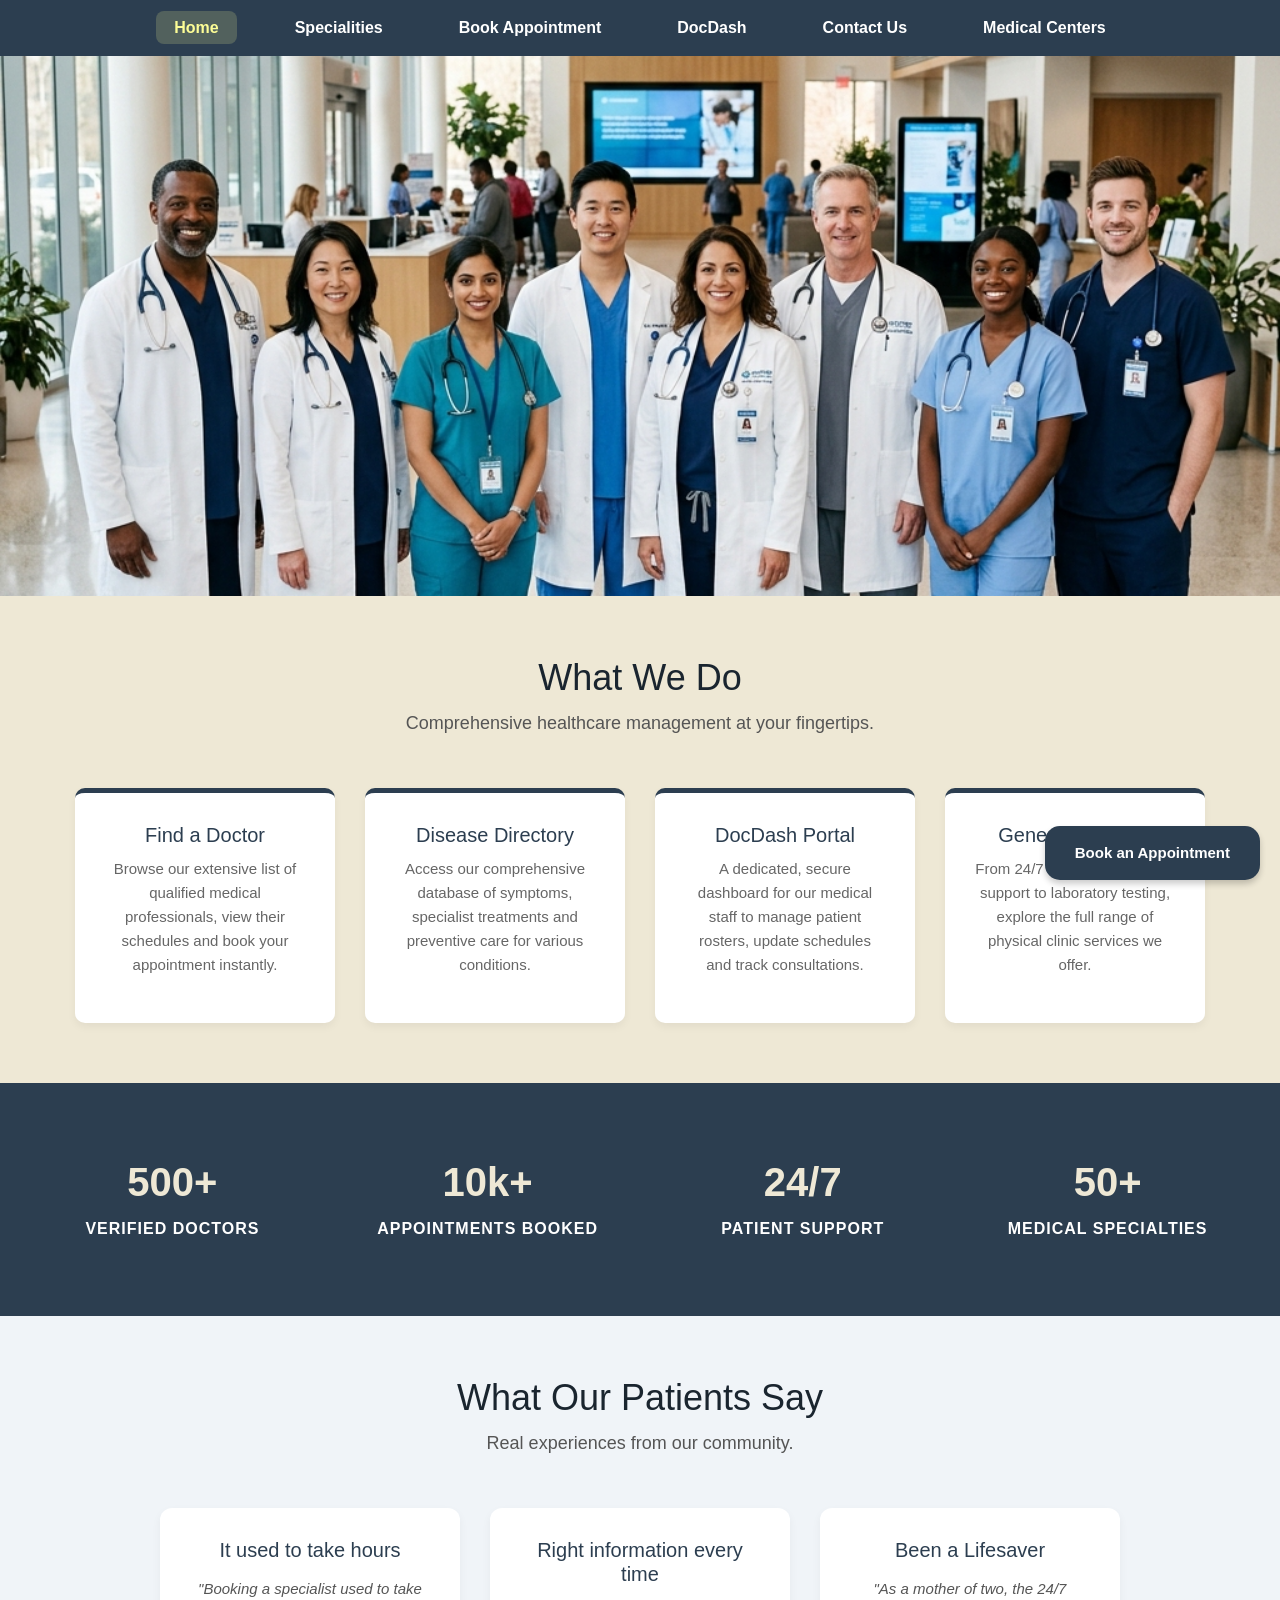
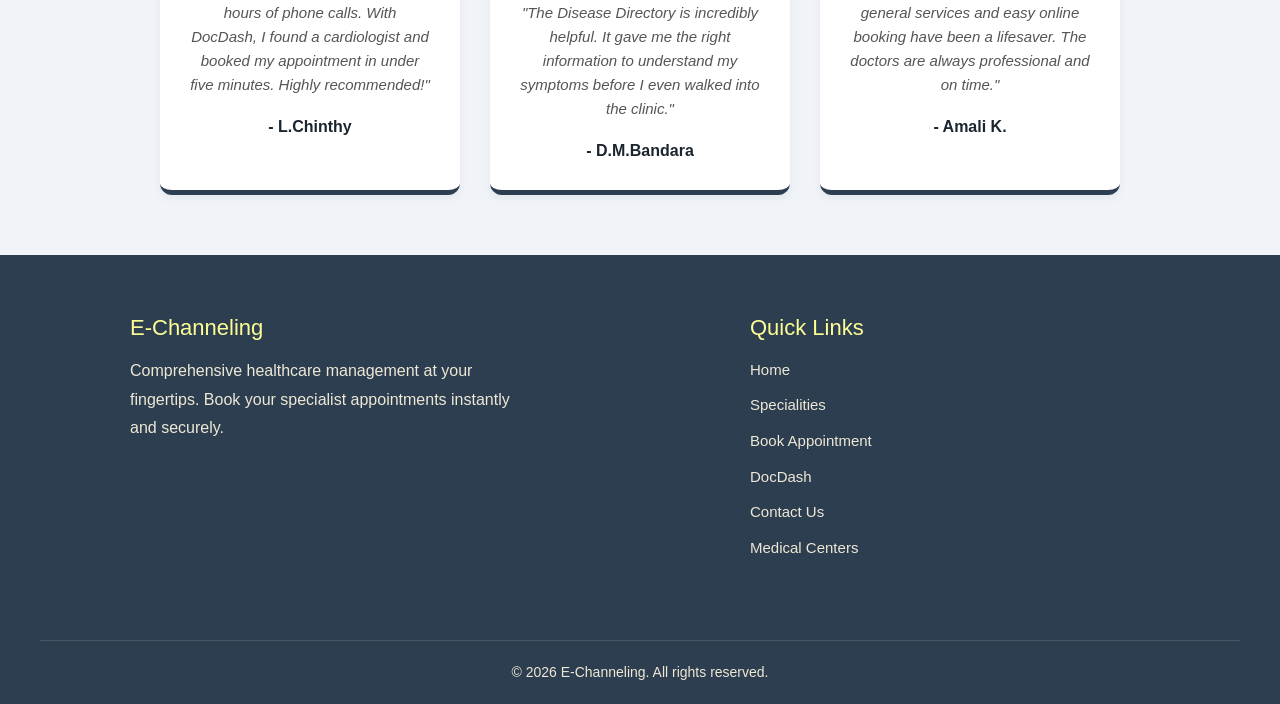
==== commit 0933b247: "Initial commit" ====
--- a/index.html
+++ b/index.html
@@ -12,10 +12,9 @@
         <nav class="topBar">
             <ul class="pageLinks">
                 <li class="active"><a href="index.html">Home</a></li>
-                <li><a href="doctors.html">Doctors</a></li>
                 <li><a href="specialities.html">Specialities</a></li>
-                <li><a href="register.html">Register</a></li>
-                <li><a href="doctors-dashboard.html">DocDash</a></li>
+                <li><a href="register.html">Book Appointment</a></li>
+                <li><a href="admin-login.html">DocDash</a></li>
                 <li><a href="contact.html">Contact Us</a></li>
                 <li><a href="med_centers.html">Medical Centers</a></li>
             </ul>
@@ -58,7 +57,7 @@
         </div>
         
         <!-- Register Button -->
-            <button id="Register" onclick="window.location.href='register.html'">+ Register</button>
+            <button id="Register" onclick="window.location.href='register.html'">Book an Appointment</button>
 
         <!-- Numbers Section -->
         <div class="statsList">
@@ -118,9 +117,15 @@
             </div>
             
             <div class="footerColumn">
-                <h3 class="footerTitle">Contact</h3>
-                <!-- Added your contact link right here -->
-                <a href="contact.html" class="footerLink">Contact Us →</a>
+                <h3 class="footerTitle">Quick Links</h3>
+                <ul class="footerNav">
+                    <li><a href="index.html">Home</a></li>
+                    <li><a href="specialities.html">Specialities</a></li>
+                    <li><a href="register.html">Book Appointment</a></li>
+                    <li><a href="admin-login.html">DocDash</a></li>
+                    <li><a href="contact.html">Contact Us</a></li>
+                    <li><a href="med_centers.html">Medical Centers</a></li>
+                </ul>
             </div>
             
             <div class="footerBottom">
--- a/css/style.css
+++ b/css/style.css
@@ -96,8 +96,10 @@
 
 /*register button styles*/
 
+
+
 #Register {
-    background-color: #2c3e50f8;
+    background-color: #2c3e50;
     color: white;
     padding: 15px 30px;
     border: none;
@@ -112,7 +114,7 @@
 }
 
 #Register:hover {
-    background-color: #acd0f3f8;
+    background-color: #1a252ff8;
     color: rgba(13, 4, 82, 0.793);
     box-shadow: 0 8px 15px rgba(0, 0, 0, 0.2);
     transform: translateY(-4px);
@@ -235,7 +237,7 @@
 }
 
 .statItem .description {
-    color: #fffffff7; 
+    color: #ffffff; 
     font-size: 16px;
     margin-top: 10px;
     margin-bottom: 0;
@@ -309,6 +311,28 @@
     box-shadow: 0 6px 12px rgba(0, 0, 0, 0.15);
 }
 
+.footerNav {
+    list-style-type: none;
+    padding: 0;
+    margin: 0;
+    display: flex;
+    flex-direction: column;
+    gap: 10px;
+}
+
+.footerNav a {
+    color: #eee8d5;
+    text-decoration: none;
+    font-size: 15px;
+    font-weight: 500;
+    transition: color 0.3s ease;
+}
+
+.footerNav a:hover {
+    color: #fdfd96;
+}
+
+
 
 
 /*Specialities page styles */
@@ -351,8 +375,8 @@
 
 body {
     font-family: 'Inter', sans-serif;
-    background-color: #f4f4f4; /* Subtle off-white background matching the image */
-    color: #333333;
+    background-color: #eee8d5; /* Subtle off-white background matching the image */
+    color: #666666;
     line-height: 1.6;
 }
 
@@ -391,7 +415,7 @@
 
 .nav-links a:hover, 
 .nav-links a.active {
-    color: #cbd5e1; 
+    color: #fdfd96; 
 }
 
 
@@ -462,7 +486,7 @@
     border-bottom: 1px solid #cccccc;
     background: transparent;
     font-size: 15px;
-    color: #333;
+    color: #666666;
     outline: none;
     transition: border-color 0.3s;
 }
@@ -552,7 +576,7 @@
 /* --- HOVER ACTION REQURIED BY USER --- */
 
 .info-card:hover {
-    background-color: #1e293b; 
+    background-color: #1a252f; 
     transform: translateY(-5px); 
     box-shadow: 0 10px 20px rgba(0, 0, 0, 0.15); 
 }
@@ -562,7 +586,7 @@
 /* ====FOOTER === */
 
 .footer {
-    background-color: #22303f;
+    background-color: #2c3e50;
     color: #ffffff;
     padding: 50px 0 20px 0;
     margin-top: 60px;
@@ -584,7 +608,7 @@
 }
 
 .footer-logo {
-    color: #e2f9b7; 
+    color: #fdfd96; 
     font-size: 22px;
     font-weight: 700;
     margin-bottom: 15px;
@@ -592,7 +616,7 @@
 
 .footer-text {
     font-size: 14px;
-    color: #cbd5e1;
+    color: #fdfd96;
     line-height: 1.6;
 }
 
@@ -601,7 +625,7 @@
 }
 
 .footer-contact-heading {
-    color: #e2f9b7; 
+    color: #fdfd96; 
     font-size: 20px;
     font-weight: 700;
     margin-bottom: 15px;
@@ -613,8 +637,8 @@
 
 .footer-btn {
     display: inline-block;
-    background-color: #e2f9b7;
-    color: #22303f;
+    background-color: #fdfd96;
+    color: #2c3e50;
     text-decoration: none;
     padding: 10px 25px;
     font-weight: 600;
@@ -624,7 +648,7 @@
 }
 
 .footer-btn:hover {
-    background-color: #d1eb9e;
+    background-color: #eee8d5;
 }
 
 
@@ -662,7 +686,7 @@
 }
 
 .register-floating-btn:hover {
-    background-color: #34495e;
+    background-color: #1a252f;
 }
 
 
@@ -696,8 +720,8 @@
 
 body {
     font-family: 'Inter', sans-serif;
-    background-color: #f4f4f4;
-    color: #333333;
+    background-color: #eee8d5;
+    color: #666666;
     line-height: 1.6;
 }
 
@@ -715,7 +739,7 @@
     justify-content: center; 
 }
 
-header,h2{
+header,.dept-content h2{
   max-width: 1080px;
   margin: 0 auto 36px;
 }
@@ -728,7 +752,7 @@
   margin-bottom: 10px;
 }
 
-header h1,h2{
+header h1,.dept-content h2{
     color:#555555;
     font-weight: 800;
     margin-bottom: 8px;
@@ -777,7 +801,7 @@
   z-index: 1; 
 }
 
-h2{
+.dept-content h2{
   background-color: #2c3e50;
   color: #ffffff;
   padding: 10px;
@@ -827,15 +851,15 @@
 
 
 .f1{
-    background-color: #22303f;
+    background-color: #2c3e50;
     color: #ffffff;
     padding: 20px 0 20px 0;
     margin-top: 60px;
    }
 
 button{
-    background-color: #e2f9b7;
-    color: #22303f;
+    background-color: #fdfd96;
+    color: #2c3e50;
     text-decoration: none;
     padding: 10px 25px;
     font-weight: 600;
@@ -1034,8 +1058,8 @@
     border: 1.5px solid #ccc;
     border-radius: 8px;
     font-size: 15px;
-    color: #333;
-    background-color: #fafafa;
+    color: #666666;
+    background-color: #ffffff;
     transition: border-color 0.3s ease;
     font-family: 'Segoe UI', Tahoma, Geneva, Verdana, sans-serif;
 }
@@ -1096,7 +1120,7 @@
 
 .checkboxGroup label {
     font-size: 15px;
-    color: #333;
+    color: #666666;
     cursor: pointer;
 }
 
@@ -1186,7 +1210,7 @@
     border-radius: 10px;
     cursor: pointer;
     transition: border-color 0.3s ease, box-shadow 0.3s ease, background-color 0.3s ease;
-    background-color: #fafafa;
+    background-color: #ffffff;
 }
 
 .doctorCard:hover {
@@ -1343,7 +1367,7 @@
 body {
   font-family: 'Segoe UI', Tahoma, Geneva, Verdana, sans-serif;
   background-color: #eee8d5;
-  color: #1a1f36;
+  color: #1a252f;
   min-height: 100vh;
   display: flex;
   flex-direction: column;
@@ -1467,7 +1491,7 @@
   margin: 24px 0;
 }
 
-.login-title { font-size: 20px; font-weight: 700; color: #1a1f36; margin-bottom: 6px; }
+.login-title { font-size: 20px; font-weight: 700; color: #1a252f; margin-bottom: 6px; }
 
 .login-desc  { font-size: 13px; color: #5a6380; margin-bottom: 22px; }
 
@@ -1507,11 +1531,11 @@
   width: 100%; padding: 10px 14px;
   border: 1.5px solid #ddd8c8;
   border-radius: 8px;
-  font-size: 14px; color: #1a1f36;
+  font-size: 14px; color: #1a252f;
   font-family: inherit;
   outline: none;
   transition: border-color .15s, box-shadow .15s;
-  background: #fafaf8;
+  background: #ffffff;
 }
 
 .form-input:focus {
@@ -1534,7 +1558,7 @@
 
 .form-hint {
   font-size: 12px; color: #9aa0b8;
-  background: #f5f3ec;
+  background: #f0f4f8;
   border-radius: 6px;
   padding: 8px 12px;
   margin-bottom: 22px;
@@ -1776,7 +1800,7 @@
 }
 
 .doc-card-top {
-  background: #f5f3ec;
+  background: #f0f4f8;
   padding: 20px 20px 16px;
   display: flex;
   align-items: center;
@@ -1968,7 +1992,7 @@
   align-items: center;
   gap: 10px;
   padding: 10px 14px;
-  background: #f5f3ec;
+  background: #f0f4f8;
   border-radius: 8px;
   border: 0.5px solid #e8e4d8;
 }
@@ -1996,7 +2020,7 @@
 .appt-row {
   display: flex; align-items: center; gap: 10px; flex-wrap: wrap;
   padding: 10px 14px;
-  background: #f5f3ec;
+  background: #f0f4f8;
   border-radius: 8px;
   border: 0.5px solid #e8e4d8;
 }
@@ -2023,7 +2047,7 @@
   text-align: center; padding: 24px;
   color: #9aa0b8; font-size: 13px;
   display: flex; align-items: center; justify-content: center; gap: 8px;
-  background: #f5f3ec; border-radius: 8px;
+  background: #f0f4f8; border-radius: 8px;
 }
 
 .modal-foot { text-align: right; }
@@ -2055,7 +2079,2213 @@
   transition: all .3s ease; font-size: 15px; font-weight: 600;
 }
 
-#Register:hover { background: #acd0f3; color: rgba(13,4,82,.85); box-shadow: 0 8px 15px rgba(0,0,0,.2); transform: translateY(-4px); }
+#Register:hover { background: #1a252f; color: rgba(13,4,82,.85); box-shadow: 0 8px 15px rgba(0,0,0,.2); transform: translateY(-4px); }
+
+#Register:active { background: #fdfd9695; transform: translateY(2px); }
+
+
+
+/* ------------- Responsive ---------------- */
+
+@media (max-width: 760px) {
+  .login-wrapper { flex-direction: column; margin: 20px auto; }
+  .login-panel   { width: 100%; padding: 28px; }
+  .login-card    { padding: 32px 24px; }
+  .panel-stat-row { justify-content: center; }
+  .dash-header   { padding: 12px 16px; }
+  .stats-bar     { padding: 0 12px; }
+  .stat-item     { padding: 12px 10px; }
+  .stat-divider  { display: none; }
+  .dash-content  { padding: 20px 12px 32px; }
+  .doctor-grid   { grid-template-columns: 1fr; }
+  .pageLinks     { gap: 10px; flex-wrap: wrap; }
+  .modal-slot-row { grid-template-columns: auto 1fr; }
+}
+
+.edit-row {
+  display: flex;
+  align-items: center;
+  gap: 8px;
+  flex-wrap: wrap;
+}
+
+.edit-input {
+  font-family: inherit;
+  font-size: 13px;
+  color: #2c3e50;
+  border: 1px solid #ddd8c8;
+  border-radius: 6px;
+  padding: 6px 8px;
+  background: #fff;
+}
+
+.edit-time   { width: 150px; }
+
+.edit-num    { width: 64px; }
+
+.edit-type   { width: 90px; }
+
+.edit-status { width: 120px; }
+
+.edit-patient,
+.edit-reason { flex: 1; min-width: 120px; }
+
+.edit-slash  { font-size: 13px; color: #5a6380; }
+
+.edit-del-btn {
+  margin-left: auto;
+  background: #fcebeb;
+  color: #a32d2d;
+  border: none;
+  border-radius: 6px;
+  padding: 6px 9px;
+  cursor: pointer;
+  display: inline-flex;
+  align-items: center;
+  transition: opacity .14s;
+}
+
+.edit-del-btn:hover { opacity: .8; }
+
+.edit-foot {
+  display: flex;
+  gap: 10px;
+  flex-wrap: wrap;
+}
+
+.modal-appt-btn.add-btn    { background: #3b6d11; }
+
+.modal-appt-btn.save-btn   { background: #185FA5; }
+
+.modal-appt-btn.cancel-btn { background: #5f5e5a; }
+
+.modal-appt-btn.edit-btn   { background: #854f0b; }
+
+@media (max-width: 640px) {
+  .edit-row { flex-direction: column; align-items: stretch; }
+  .edit-time, .edit-num, .edit-type, .edit-status,
+  .edit-patient, .edit-reason { width: 100%; }
+  .edit-del-btn { margin-left: 0; align-self: flex-end; }
+}
+
+/* Custom Responsive Medical Center Page Styles (fixes missing med.css) */
+.container {
+    max-width: 1200px;
+    margin: 0 auto;
+    padding: 40px 20px;
+    text-align: center;
+}
+
+select {
+    padding: 12px 20px;
+    font-size: 16px;
+    border-radius: 8px;
+    border: 2px solid #2c3e50;
+    background-color: white;
+    outline: none;
+    transition: border-color 0.3s;
+    width: 100%;
+    max-width: 400px;
+    margin-bottom: 20px;
+}
+
+select:focus {
+    border-color: #fdfd96;
+}
+
+.luxury-heading {
+    display: flex;
+    align-items: center;
+    justify-content: center;
+    gap: 20px;
+    margin-top: 40px;
+    margin-bottom: 20px;
+}
+
+.luxury-line {
+    flex: 1;
+    height: 2px;
+    background-color: #2c3e50;
+    max-width: 100px;
+}
+
+.luxury-subtitle {
+    text-align: center;
+    font-style: italic;
+    color: #555;
+    font-size: 18px;
+    margin-bottom: 40px;
+}
+
+.excellence-container {
+    background-color: white;
+    padding: 30px;
+    border-radius: 10px;
+    box-shadow: 0 4px 8px rgba(0, 0, 0, 0.05);
+    max-width: 800px;
+    margin: 0 auto 40px auto;
+    text-align: center;
+}
+
+.excellence-container h2 {
+    color: #2c3e50;
+    margin-bottom: 15px;
+}
+
+.excellence-container p {
+    color: #666;
+    line-height: 1.6;
+}
+
+.doctors-section {
+    max-width: 1200px;
+    margin: 0 auto;
+    padding: 40px 20px;
+    text-align: center;
+}
+
+.doctor-container {
+    display: flex;
+    flex-wrap: wrap;
+    gap: 30px;
+    justify-content: center;
+    margin-top: 30px;
+}
+
+.doctor-card {
+    background-color: white;
+    border-radius: 10px;
+    padding: 30px;
+    width: 280px;
+    box-shadow: 0 4px 8px rgba(0, 0, 0, 0.05);
+    border-top: 5px solid #2c3e50;
+    text-align: center;
+    transition: transform 0.3s ease, box-shadow 0.3s ease;
+}
+
+.doctor-card:hover {
+    transform: translateY(-5px);
+    box-shadow: 0 8px 15px rgba(0, 0, 0, 0.15);
+}
+
+.doctor-card img {
+    width: 120px;
+    height: 120px;
+    border-radius: 50%;
+    object-fit: cover;
+    margin-bottom: 15px;
+}
+
+.doctor-card h3 {
+    color: #2c3e50;
+    font-size: 20px;
+    margin: 5px 0;
+}
+
+.doctor-card .speciality {
+    color: #777;
+    font-weight: bold;
+    margin-bottom: 15px;
+}
+
+.doctor-card button {
+    background-color: #2c3e50;
+    color: white;
+    border: none;
+    padding: 10px 20px;
+    border-radius: 6px;
+    cursor: pointer;
+    font-weight: bold;
+    transition: background-color 0.3s;
+    width: 100%;
+}
+
+.doctor-card button:hover {
+    background-color: #1a252f;
+}
+
+.button-container {
+    text-align: center;
+    margin: 40px 0;
+    display: flex;
+    justify-content: center;
+    gap: 20px;
+}
+
+.home-page-btn {
+    display: inline-block;
+    background-color: #2c3e50;
+    color: white;
+    padding: 12px 24px;
+    border-radius: 8px;
+    font-weight: bold;
+    text-decoration: none;
+    transition: background-color 0.3s;
+}
+
+.home-page-btn:hover {
+    background-color: #1a252f;
+}
+
+/* Responsive Top Navigation Bar Fixes */
+@media (max-width: 768px) {
+    .pageLinks {
+        flex-direction: column !important;
+        align-items: center !important;
+        gap: 12px !important;
+    }
+    .topBar {
+        padding: 10px 0 !important;
+    }
+    .pageLinks a {
+        display: block !important;
+        text-align: center !important;
+        width: 100% !important;
+        padding: 6px 12px !important;
+    }
+};
+    box-shadow: 0 8px 15px rgba(0, 0, 0, 0.2);
+    transform: translateY(-4px);
+}
+
+#Register:active {
+    box-shadow: 0 2px 4px rgba(0, 0, 0, 0.2);
+    background-color: #fdfd9695;
+    transform: translateY(2px);
+}
+
+.topImage {
+    width: 100%;
+    height: 60vh;
+    object-fit: cover;
+}
+
+
+
+/*patients feedback styles*/
+
+.feedbackSection {
+    padding: 60px 20px;
+    text-align: center;
+    background-color: #f0f4f8; 
+}
+
+.feedbackSection .title {
+    color: #1a252f;
+    font-size: 36px;
+    margin-top: 0;
+    margin-bottom: 10px;
+}
+
+.feedbackSection .subtitle {
+    color: #555;
+    font-size: 18px;
+    margin-bottom: 50px;
+}
+
+.feedbackGrid {
+    display: flex;
+    flex-wrap: wrap;
+    gap: 30px;
+    justify-content: center;
+    max-width: 1200px;
+    margin: 0 auto;
+}
+
+.feedbackCard {
+    background-color: #ffffff;
+    padding: 30px;
+    border-radius: 12px;
+    width: 300px; 
+    box-shadow: 0 4px 10px rgba(0, 0, 0, 0.05);
+    border-bottom: 5px solid #2c3e50;
+    transition: transform 0.3s ease, border-color 0.3s ease, box-shadow 0.3s ease;
+}
+
+.feedbackCard:hover {
+    transform: translateY(-0.5px); 
+    border-bottom: 5px solid #fdfd96;
+    box-shadow: 0 8px 20px rgba(44, 62, 80, 0.1);
+}
+
+.feedbackCard h3 {
+    color: #2c3e50;
+    font-size: 20px;
+    margin-top: 0;
+    margin-bottom: 15px;
+}
+
+.feedbackCard .quote {
+    color: #555;
+    font-style: italic;
+    line-height: 1.6;
+    font-size: 15px;
+    margin-bottom: 20px;
+}
+
+.feedbackCard .patientName {
+    color: #1a252f;
+    font-weight: bold;
+    font-size: 16px;
+    margin: 0;
+}
+
+
+
+/*stats section styles*/
+
+.statsList {
+    background-color: #2c3e50; 
+    padding: 60px 20px;
+    display: flex;
+    flex-wrap: wrap; 
+    justify-content: space-around; 
+    align-items: center;
+    text-align: center;
+}
+
+.statItem {
+    min-width: 200px; 
+    margin: 15px;
+}
+
+.statItem .number {
+    color: #eee8d5; 
+    font-size: 40px;
+    margin: 0;
+    font-weight: bold;
+}
+
+.statItem .number:hover {
+    color: #eee8d5; 
+    font-size: 40px;
+    margin: 0;
+    font-weight: bold;
+    text-shadow: 2px 2px 4px rgba(0, 0, 0, 0.2); 
+}
+
+.statItem .description {
+    color: #ffffff; 
+    font-size: 16px;
+    margin-top: 10px;
+    margin-bottom: 0;
+    font-weight: bold;
+    text-transform: uppercase; 
+    letter-spacing: 1px; 
+}
+
+
+
+/*styles for footer*/
+
+.footer {
+    background-color: #2c3e50;
+    padding: 60px 40px 20px 40px;
+    display: flex;
+    flex-wrap: wrap;
+    justify-content: space-around;
+    gap: 40px;
+}
+
+.footerColumn {
+    flex: 1;
+    min-width: 250px; 
+    max-width: 400px;
+}
+
+.footerTitle {
+    color: #fdfd96;
+    font-size: 22px;
+    margin-top: 0;
+    margin-bottom: 15px;
+}
+
+.footerText {
+    color: #eee8d5;
+    line-height: 1.8;
+    font-size: 16px;
+    margin: 0;
+}
+
+.footerBottom {
+    width: 100%;
+    text-align: center;
+    margin-top: 40px;
+    padding-top: 20px;
+    border-top: 1px solid rgba(238, 232, 213, 0.15);
+}
+
+.footerBottom p {
+    color: #eee8d5;
+    font-size: 14px;
+    margin: 0;
+}
+
+.footerLink {
+    display: inline-block;
+    background-color: #fdfd96;
+    color: #1a252f;
+    text-decoration: none;
+    font-size: 16px;
+    font-weight: bold;
+    padding: 10px 24px;
+    border-radius: 8px;
+    margin-top: 10px;
+    transition: background-color 0.3s ease;
+}
+
+.footerLink:hover {
+    background-color: #eee8d5;
+    box-shadow: 0 6px 12px rgba(0, 0, 0, 0.15);
+}
+
+
+
+/*Specialities page styles */
+
+.serviceCard {
+    text-decoration: none;
+    display: block;
+    color: inherit;
+}
+
+.serviceCard:hover h3 {
+    color: #2c3e50;
+}
+
+a {
+    text-decoration: none;
+    
+}
+
+.serviceCard h3 {
+    font-size: 20px;
+    margin-bottom: 10px;
+    transition: 0.3s;
+}
+
+.pageLinks a.active {
+    background-color: #fdfd96;
+    color: #1a252f;
+}
+
+.servicesGrid a {
+    cursor: pointer;
+}
+
+* {
+    margin: 0;
+    padding: 0;
+    box-sizing: border-box;
+}
+
+body {
+    font-family: 'Inter', sans-serif;
+    background-color: #eee8d5; /* Subtle off-white background matching the image */
+    color: #666666;
+    line-height: 1.6;
+}
+
+.main-container {
+    max-width: 1200px;
+    margin: 0 auto;
+    padding: 40px 20px;
+}
+
+
+
+/*===TOP NAVBAR===*/
+
+.navbar {
+    background-color: #2c3e50; /* Deep Slate Blue */
+    padding: 15px 0;
+    width: 100%;
+}
+
+.nav-container {
+    max-width: 1200px;
+    margin: 0 auto;
+    padding: 0 20px;
+    display: flex;
+    justify-content: center; /* Pushes links to the right like your image */
+}
+
+.nav-links a {
+    color: #ffffff;
+    text-decoration: none;
+    font-size: 16px;
+    font-weight: 600;
+    margin-left: 30px;
+    transition: color 0.3s ease;
+}
+
+.nav-links a:hover, 
+.nav-links a.active {
+    color: #fdfd96; 
+}
+
+
+
+/* ===== HERO & FORM SECTION=== */
+
+.contact-hero-section {
+    display: flex;
+    align-items: center;
+    justify-content: space-between;
+    gap: 40px;
+    margin-bottom: 60px;
+    background: transparent;
+}
+
+.hero-image-wrapper {
+   width: 50%;
+    height: 450px;
+    border-radius: 0 30% 30% 0; 
+    overflow: hidden;
+    
+}
+
+.hero-img {
+   width:100%;
+    height:460px;
+    object-fit:cover;
+    border-radius:0 50% 50% 0;
+}
+
+
+
+/* Form Container Styling */
+
+.form-wrapper {
+    flex: 1;
+    padding: 20px;
+}
+
+.form-title {
+    font-size: 36px;
+    font-weight: 700;
+    color: #000000;
+    margin-bottom: 30px;
+}
+
+.form-group {
+    margin-bottom: 25px;
+}
+
+.form-group label {
+    display: block;
+    font-size: 14px;
+    font-weight: 700;
+    color: #000000;
+    margin-bottom: 8px;
+}
+
+
+
+/* Clean bottom-border only style inputs from image */
+
+.form-group input,
+.form-group textarea {
+    width: 100%;
+    padding: 10px 0;
+    border: none;
+    border-bottom: 1px solid #cccccc;
+    background: transparent;
+    font-size: 15px;
+    color: #666666;
+    outline: none;
+    transition: border-color 0.3s;
+}
+
+.form-group input:focus,
+.form-group textarea:focus {
+    border-bottom: 1px solid #2c3e50;
+}
+
+.form-checkbox {
+    display: flex;
+    align-items: center;
+    gap: 10px;
+    margin-bottom: 30px;
+    font-size: 14px;
+}
+
+.form-checkbox a {
+    color: #2c3e50;
+}
+
+
+
+/* Dark Slate Submit Button */
+
+.submit-btn {
+    width: 100%;
+    background-color: #2c3e50;
+    color: #ffffff;
+    border: none;
+    padding: 15px;
+    font-size: 16px;
+    font-weight: 600;
+    letter-spacing: 1px;
+    cursor: pointer;
+    border-radius: 4px;
+    transition: background-color 0.3s ease;
+}
+
+.submit-btn:hover {
+    background-color: #1a252f;
+}
+
+
+
+/* === INFO BOXES / CARDS (WITH HOVER ACTION)=== */
+
+.info-cards-container {
+    display: flex;
+    justify-content: space-between;
+    gap: 20px;
+    margin-bottom: 40px;
+}
+
+.info-card {
+    flex: 1;
+    background-color: #2c3e50; 
+    color: #ffffff;
+    padding: 40px 30px;
+    border-radius: 4px;
+    text-align: left;
+    transition: all 0.3s ease;
+    cursor: pointer;
+}
+
+.icon-box {
+    font-size: 24px;
+    margin-bottom: 15px;
+    color: #ffffff;
+}
+
+.info-card h3 {
+    font-size: 18px;
+    font-weight: 700;
+    letter-spacing: 1px;
+    margin-bottom: 15px;
+}
+
+.info-card p {
+    font-size: 14px;
+    margin-bottom: 5px;
+    color: #e2e8f0;
+}
+
+
+
+/* --- HOVER ACTION REQURIED BY USER --- */
+
+.info-card:hover {
+    background-color: #1a252f; 
+    transform: translateY(-5px); 
+    box-shadow: 0 10px 20px rgba(0, 0, 0, 0.15); 
+}
+
+
+
+/* ====FOOTER === */
+
+.footer {
+    background-color: #2c3e50;
+    color: #ffffff;
+    padding: 50px 0 20px 0;
+    margin-top: 60px;
+    position: relative;
+}
+
+.footer-container {
+    max-width: 1200px;
+    margin: 0 auto;
+    padding: 0 20px;
+    display: flex;
+    justify-content: space-between;
+    align-items: flex-start;
+    gap: 40px;
+}
+
+.footer-left {
+    max-width: 450px;
+}
+
+.footer-logo {
+    color: #fdfd96; 
+    font-size: 22px;
+    font-weight: 700;
+    margin-bottom: 15px;
+}
+
+.footer-text {
+    font-size: 14px;
+    color: #fdfd96;
+    line-height: 1.6;
+}
+
+.footer-right {
+    text-align: left;
+}
+
+.footer-contact-heading {
+    color: #fdfd96; 
+    font-size: 20px;
+    font-weight: 700;
+    margin-bottom: 15px;
+}
+
+
+
+/* Pale yellow contact button */
+
+.footer-btn {
+    display: inline-block;
+    background-color: #fdfd96;
+    color: #2c3e50;
+    text-decoration: none;
+    padding: 10px 25px;
+    font-weight: 600;
+    font-size: 14px;
+    border-radius: 8px;
+    transition: background-color 0.3s ease;
+}
+
+.footer-btn:hover {
+    background-color: #eee8d5;
+}
+
+
+
+/* Footer Bottom Strip */
+
+.footer-bottom {
+    max-width: 1200px;
+    margin: 40px auto 0 auto;
+    padding: 20px 20px 0 20px;
+    border-top: 1px solid rgba(255, 255, 255, 0.1);
+    display: flex;
+    justify-content: center;
+    align-items: center;
+    font-size: 13px;
+    color: #94a3b8;
+}
+
+
+
+/* Floating Register Button at the Bottom Right */
+
+.register-floating-btn {
+    position: absolute;
+    bottom: 15px;
+    right: 20px;
+    background-color: #2c3e50;
+    border: 1px solid rgba(255, 255, 255, 0.2);
+    color: #ffffff;
+    padding: 8px 16px;
+    font-size: 13px;
+    border-radius: 20px;
+    cursor: pointer;
+    transition: background-color 0.3s;
+}
+
+.register-floating-btn:hover {
+    background-color: #1a252f;
+}
+
+
+
+/* ===RESPONSIVE LAYOUT (Mobile Optimization) === */
+
+@media (max-width: 768px) {
+  .contact-hero-section {
+        flex-direction: column;
+    }
+  .hero-image-wrapper {
+        width: 100%;
+        border-radius: 0 0 100px 100px;
+        height: 300px;
+    }
+  .info-cards-container {
+        flex-direction: column;
+        gap: 15px;
+    }
+  .footer-container {
+        flex-direction: column;
+        gap: 30px;
+    }
+  .nav-container {
+        justify-content: center;
+    }
+  .nav-links a {
+        margin: 0 10px;
+    }
+}
+
+body {
+    font-family: 'Inter', sans-serif;
+    background-color: #eee8d5;
+    color: #666666;
+    line-height: 1.6;
+}
+
+.navbar {
+    background-color: #2c3e50; 
+    padding: 15px 0;
+    width: 100%;
+}
+
+.nav-container {
+    max-width: 1200px;
+    margin: 0 auto;
+    padding: 0 20px;
+    display: flex;
+    justify-content: center; 
+}
+
+header,.dept-content h2{
+  max-width: 1080px;
+  margin: 0 auto 36px;
+}
+
+header > p:first-child{
+  font-size: 13px;
+  font-weight: 700;
+  letter-spacing: 0.12em;
+  color: #555555;
+  margin-bottom: 10px;
+}
+
+header h1,.dept-content h2{
+    color:#555555;
+    font-weight: 800;
+    margin-bottom: 8px;
+}
+
+header > p:nth-of-type(2){
+  color: #555555;
+  font-size: 16px;
+  max-width: 480px;
+  margin-bottom: 28px;
+}
+
+.d1 {
+  display: grid;
+  grid-template-columns: repeat(4, 1fr);
+  justify-content: center;
+  padding: 5px;
+  gap: 20px;
+  max-width: 1080px;
+  margin: 36px auto 0;
+
+}
+
+.d1 div {
+  background-color: #2c3e50;
+  padding: 10px;
+  text-align: center;
+  flex-basis: 500px;
+  color: #ffffff;
+  
+}
+
+.d1 a {
+  text-decoration: none;
+   color: inherit; 
+
+}
+
+.d1 > div {
+  transition: transform 0.3s ease, box-shadow 0.3s ease;
+}
+
+.d1 > div:hover {
+  transform: scale(1.11);
+  box-shadow: 0 6px 16px rgba(12, 0, 0, 0.2);
+  z-index: 1; 
+}
+
+.dept-content h2{
+  background-color: #2c3e50;
+  color: #ffffff;
+  padding: 10px;
+  justify-content: center;
+  text-align: center;
+}
+
+p{
+    font-size:small;
+}
+
+.hidden {
+  display: none;
+}
+
+.d2 {
+  cursor: pointer;
+}
+
+.opd {
+  display:flex;
+  flex-flow: row wrap;
+ justify-content: center;
+  padding: 5px;
+  gap: 20px;
+}
+
+.opd div {
+  background-color: #dcdcdc;
+  padding: 10px;
+  text-align: center;
+  flex-basis: 10px;
+  color: #000000;
+  
+}
+
+.opd > div {
+  transition: transform 0.3s ease, box-shadow 0.3s ease;
+}
+
+.opd > div:hover {
+  transform: scale(1);
+  box-shadow: 0 6px 16px rgba(12, 0, 0, 0.2);
+  z-index: 1; 
+}
+
+
+
+.f1{
+    background-color: #2c3e50;
+    color: #ffffff;
+    padding: 20px 0 20px 0;
+    margin-top: 60px;
+   }
+
+button{
+    background-color: #fdfd96;
+    color: #2c3e50;
+    text-decoration: none;
+    padding: 10px 25px;
+    font-weight: 600;
+    font-size: 14px;
+    border-radius: 8px;
+    transition: background-color 0.3s ease;
+    border:none;
+}
+
+@media (max-width: 920px) {
+  .d1{
+    grid-template-columns: repeat(2, 1fr);
+  }
+}
+
+@media (max-width: 540px) {
+  .d1{
+    grid-template-columns: 1fr;
+  }
+  .search-bar{
+    max-width: 100%;
+  }
+  body{
+    padding: 28px 16px 60px;
+  }
+}
+
+/* register.css - Styles for register.html */
+
+
+
+/* Uses the same color theme as Styles.css */
+
+
+
+/* Page Header */
+
+.pageHeader {
+    background-color: #2c3e50;
+    color: white;
+    text-align: center;
+    padding: 50px 20px 40px 20px;
+}
+
+.pageHeader h1 {
+    font-size: 36px;
+    margin: 0 0 10px 0;
+    color: #fdfd96;
+}
+
+.pageHeader p {
+    font-size: 18px;
+    color: #eee8d5;
+    margin: 0;
+}
+
+
+
+/* Progress Bar */
+
+.progressBar {
+    display: flex;
+    justify-content: center;
+    align-items: center;
+    padding: 30px 20px;
+    background-color: #f0f4f8;
+    flex-wrap: wrap;
+    gap: 5px;
+}
+
+.step {
+    display: flex;
+    flex-direction: column;
+    align-items: center;
+    gap: 8px;
+    color: #aaa;
+    font-size: 13px;
+    font-weight: bold;
+    text-transform: uppercase;
+    letter-spacing: 0.5px;
+    transition: color 0.3s ease;
+}
+
+.step.active {
+    color: #2c3e50;
+}
+
+.step.done {
+    color: #2c3e50;
+}
+
+.stepCircle {
+    width: 38px;
+    height: 38px;
+    border-radius: 50%;
+    background-color: #ddd;
+    display: flex;
+    align-items: center;
+    justify-content: center;
+    font-size: 16px;
+    font-weight: bold;
+    color: #aaa;
+    transition: background-color 0.3s ease, color 0.3s ease;
+}
+
+.step.active .stepCircle {
+    background-color: #2c3e50;
+    color: #fdfd96;
+}
+
+.step.done .stepCircle {
+    background-color: #2c3e50;
+    color: white;
+}
+
+.stepLine {
+    width: 60px;
+    height: 2px;
+    background-color: #ddd;
+    margin-bottom: 24px;
+}
+
+
+
+/* Form Container */
+
+.formContainer {
+    max-width: 750px;
+    margin: 40px auto;
+    padding: 0 20px 60px 20px;
+}
+
+
+
+/* Form Step */
+
+.formStep {
+    background-color: #ffffff;
+    border-radius: 12px;
+    padding: 40px;
+    box-shadow: 0 4px 15px rgba(44, 62, 80, 0.1);
+    border-top: 5px solid #2c3e50;
+}
+
+.formStep.hidden {
+    display: none;
+}
+
+.stepTitle {
+    color: #1a252f;
+    font-size: 26px;
+    margin: 0 0 8px 0;
+}
+
+.stepSubtitle {
+    color: #555;
+    font-size: 16px;
+    margin: 0 0 30px 0;
+}
+
+
+
+/* Form Grid (two columns) */
+
+.formGrid {
+    display: grid;
+    grid-template-columns: 1fr 1fr;
+    gap: 20px;
+}
+
+.fullWidth {
+    grid-column: 1 / -1;
+}
+
+
+
+/* Form Group */
+
+.formGroup {
+    display: flex;
+    flex-direction: column;
+    gap: 6px;
+    margin-bottom: 5px;
+}
+
+.formGroup label {
+    font-size: 14px;
+    font-weight: bold;
+    color: #1a252f;
+}
+
+.formGroup input,
+.formGroup select,
+.formGroup textarea {
+    padding: 11px 14px;
+    border: 1.5px solid #ccc;
+    border-radius: 8px;
+    font-size: 15px;
+    color: #666666;
+    background-color: #ffffff;
+    transition: border-color 0.3s ease;
+    font-family: 'Segoe UI', Tahoma, Geneva, Verdana, sans-serif;
+}
+
+.formGroup input:focus,
+.formGroup select:focus,
+.formGroup textarea:focus {
+    outline: none;
+    border-color: #2c3e50;
+    background-color: #fff;
+}
+
+.formGroup input.inputError,
+.formGroup select.inputError,
+.formGroup textarea.inputError {
+    border-color: #e74c3c;
+}
+
+.formGroup textarea {
+    resize: vertical;
+    min-height: 90px;
+}
+
+.required {
+    color: #e74c3c;
+}
+
+.errorMsg {
+    color: #e74c3c;
+    font-size: 12px;
+    display: none;
+}
+
+.helperText {
+    color: #888;
+    font-size: 12px;
+}
+
+
+
+/* Checkbox Group */
+
+.checkboxGroup {
+    flex-direction: row;
+    align-items: center;
+    gap: 10px;
+    margin-bottom: 20px;
+    flex-wrap: wrap;
+}
+
+.checkboxGroup input[type="checkbox"] {
+    width: 18px;
+    height: 18px;
+    cursor: pointer;
+    padding: 0;
+    border: none;
+}
+
+.checkboxGroup label {
+    font-size: 15px;
+    color: #666666;
+    cursor: pointer;
+}
+
+.checkboxGroup .errorMsg {
+    width: 100%;
+    margin-top: -5px;
+}
+
+
+
+/* Button Row */
+
+.btnRow {
+    display: flex;
+    justify-content: flex-end;
+    gap: 15px;
+    margin-top: 30px;
+}
+
+.btnNext {
+    background-color: #2c3e50;
+    color: white;
+    border: none;
+    padding: 12px 28px;
+    border-radius: 8px;
+    font-size: 15px;
+    font-weight: bold;
+    cursor: pointer;
+    transition: background-color 0.3s ease, transform 0.2s ease;
+}
+
+.btnNext:hover {
+    background-color: #1a252f;
+    transform: translateY(-2px);
+}
+
+.btnBack {
+    background-color: transparent;
+    color: #2c3e50;
+    border: 2px solid #2c3e50;
+    padding: 12px 28px;
+    border-radius: 8px;
+    font-size: 15px;
+    font-weight: bold;
+    cursor: pointer;
+    transition: all 0.3s ease;
+}
+
+.btnBack:hover {
+    background-color: #eee8d5;
+}
+
+.btnSubmit {
+    background-color: #2c3e50;
+    color: #fdfd96;
+    border: none;
+    padding: 12px 28px;
+    border-radius: 8px;
+    font-size: 15px;
+    font-weight: bold;
+    cursor: pointer;
+    transition: background-color 0.3s ease, transform 0.2s ease;
+}
+
+.btnSubmit:hover {
+    background-color: #1a252f;
+    transform: translateY(-2px);
+}
+
+
+
+/* Doctor Cards */
+
+.doctorList {
+    display: flex;
+    flex-direction: column;
+    gap: 15px;
+    margin-bottom: 20px;
+}
+
+.doctorCard {
+    display: flex;
+    align-items: center;
+    gap: 18px;
+    padding: 18px 20px;
+    border: 2px solid #ddd;
+    border-radius: 10px;
+    cursor: pointer;
+    transition: border-color 0.3s ease, box-shadow 0.3s ease, background-color 0.3s ease;
+    background-color: #ffffff;
+}
+
+.doctorCard:hover {
+    border-color: #2c3e50;
+    box-shadow: 0 4px 12px rgba(44, 62, 80, 0.1);
+}
+
+.doctorCard.selected {
+    border-color: #2c3e50;
+    background-color: #f0f4f8;
+    box-shadow: 0 4px 12px rgba(44, 62, 80, 0.15);
+}
+
+.doctorAvatar {
+    width: 52px;
+    height: 52px;
+    border-radius: 50%;
+    background-color: #2c3e50;
+    color: #fdfd96;
+    display: flex;
+    align-items: center;
+    justify-content: center;
+    font-size: 20px;
+    font-weight: bold;
+    flex-shrink: 0;
+}
+
+.doctorInfo h4 {
+    margin: 0 0 4px 0;
+    color: #1a252f;
+    font-size: 17px;
+}
+
+.doctorInfo p {
+    margin: 0;
+    color: #666;
+    font-size: 14px;
+}
+
+.doctorBadge {
+    margin-left: auto;
+    background-color: #eee8d5;
+    color: #2c3e50;
+    font-size: 12px;
+    font-weight: bold;
+    padding: 4px 10px;
+    border-radius: 20px;
+    flex-shrink: 0;
+}
+
+
+
+/* Summary Box */
+
+.summaryBox {
+    background-color: #f0f4f8;
+    border-radius: 10px;
+    padding: 25px 30px;
+    margin-bottom: 25px;
+}
+
+.summaryRow {
+    display: flex;
+    justify-content: space-between;
+    padding: 10px 0;
+    border-bottom: 1px solid #ddd;
+    font-size: 15px;
+    flex-wrap: wrap;
+    gap: 5px;
+}
+
+.summaryRow:last-child {
+    border-bottom: none;
+}
+
+.summaryLabel {
+    color: #555;
+    font-weight: bold;
+}
+
+.summaryValue {
+    color: #1a252f;
+    text-align: right;
+}
+
+
+
+/* Success Box */
+
+.successBox {
+    text-align: center;
+    padding: 20px 0;
+}
+
+.successIcon {
+    width: 70px;
+    height: 70px;
+    background-color: #2c3e50;
+    color: #fdfd96;
+    border-radius: 50%;
+    font-size: 36px;
+    display: flex;
+    align-items: center;
+    justify-content: center;
+    margin: 0 auto 20px auto;
+}
+
+.successBox h2 {
+    color: #1a252f;
+    font-size: 28px;
+    margin: 0 0 12px 0;
+}
+
+.successBox p {
+    color: #555;
+    font-size: 16px;
+    margin: 0 0 10px 0;
+}
+
+.successNote {
+    color: #888;
+    font-size: 14px;
+    font-style: italic;
+    margin-bottom: 30px !important;
+}
+
+
+
+/* Responsive */
+
+@media (max-width: 600px) {
+  .formGrid {
+        grid-template-columns: 1fr;
+    }
+  .formStep {
+        padding: 25px 20px;
+    }
+  .stepLine {
+        width: 25px;
+    }
+  .btnRow {
+        flex-direction: column;
+    }
+  .btnBack, .btnNext, .btnSubmit {
+        width: 100%;
+        text-align: center;
+    }
+}
+
+/* --------------Reset & Base --------------- */
+
+*, *::before, *::after { box-sizing: border-box; margin: 0; padding: 0; }
+
+body {
+  font-family: 'Segoe UI', Tahoma, Geneva, Verdana, sans-serif;
+  background-color: #eee8d5;
+  color: #1a252f;
+  min-height: 100vh;
+  display: flex;
+  flex-direction: column;
+}
+
+
+
+/* -------- Top Nav ---------- */
+
+.topBar {
+  background-color: #2c3e50;
+  padding: 15px 0;
+  box-shadow: 0 4px 10px rgba(44,62,80,.2);
+  flex-shrink: 0;
+}
+
+.pageLinks {
+  list-style: none;
+  display: flex;
+  justify-content: center;
+  gap: 40px;
+  padding: 0; margin: 0;
+}
+
+.pageLinks a {
+  color: #fff;
+  text-decoration: none;
+  font-size: 16px;
+  font-weight: bold;
+  padding: 8px 18px;
+  border-radius: 8px;
+  transition: background .2s;
+}
+
+.pageLinks a:hover   { background: #1a252f; }
+
+.pageLinks li.active a { background: rgba(253,253,150,.18); color: #fdfd96; }
+
+
+
+/* -------- Footer ---------- */
+
+.footer {
+  background-color: #2c3e50;
+  padding: 60px 40px 20px;
+  display: flex;
+  flex-wrap: wrap;
+  justify-content: space-around;
+  gap: 40px;
+  margin-top: auto;
+}
+
+.footerColumn  { flex:1; min-width:250px; max-width:400px; }
+
+.footerTitle   { color:#fdfd96; font-size:22px; margin:0 0 15px; }
+
+.footerText    { color:#eee8d5; line-height:1.8; font-size:16px; margin:0; }
+
+.footerBottom  { width:100%; text-align:center; margin-top:40px; padding-top:20px; border-top:1px solid rgba(238,232,213,.15); }
+
+.footerBottom p { color:#eee8d5; font-size:14px; margin:0; }
+
+.footerLink {
+  display:inline-block; background:#fdfd96; color:#1a252f;
+  text-decoration:none; font-size:16px; font-weight:bold;
+  padding:10px 24px; border-radius:8px; margin-top:10px;
+  transition: background .3s;
+}
+
+.footerLink:hover { background:#eee8d5; box-shadow:0 6px 12px rgba(0,0,0,.15); }
+
+
+
+/* ---------- LOGIN PAGE--------------*/
+
+.login-page { background: #eee8d5; }
+
+.login-wrapper {
+  display: flex;
+  flex: 1;
+  align-items: stretch;
+  max-width: 1000px;
+  margin: 48px auto;
+  width: 90%;
+  border-radius: 16px;
+  overflow: hidden;
+  box-shadow: 0 8px 40px rgba(44,62,80,.18);
+}
+
+
+
+/* -------Left: login card --------*/
+
+.login-card {
+  background: #fff;
+  padding: 48px 44px;
+  flex: 1;
+  display: flex;
+  flex-direction: column;
+  justify-content: center;
+}
+
+.login-brand { text-align: center; margin-bottom: 6px; }
+
+.brand-icon  {
+  width: 60px; height: 60px; border-radius: 50%;
+  background: #2c3e50;
+  color: #fdfd96;
+  font-size: 28px;
+  display: flex; align-items: center; justify-content: center;
+  margin: 0 auto 12px;
+}
+
+.brand-name { font-size: 22px; font-weight: 700; color: #2c3e50; }
+
+.brand-sub  { font-size: 13px; color: #5a6380; margin-top: 2px; }
+
+.login-divider {
+  height: 1px;
+  background: #e2e6ef;
+  margin: 24px 0;
+}
+
+.login-title { font-size: 20px; font-weight: 700; color: #1a252f; margin-bottom: 6px; }
+
+.login-desc  { font-size: 13px; color: #5a6380; margin-bottom: 22px; }
+
+
+
+/* --------Error box ---------*/
+
+.error-box {
+  display: none;
+  align-items: center;
+  gap: 8px;
+  background: #fcebeb;
+  color: #a32d2d;
+  border: 0.5px solid #e8b0b0;
+  border-radius: 8px;
+  padding: 10px 14px;
+  font-size: 13px;
+  font-weight: 500;
+  margin-bottom: 16px;
+}
+
+
+
+/* ------- Form ---------*/
+
+.login-form { display: flex; flex-direction: column; gap: 0; }
+
+.form-field  { margin-bottom: 18px; }
+
+.form-label  {
+  display: flex; align-items: center; gap: 6px;
+  font-size: 13px; font-weight: 600; color: #2c3e50;
+  margin-bottom: 6px;
+}
+
+.form-input {
+  width: 100%; padding: 10px 14px;
+  border: 1.5px solid #ddd8c8;
+  border-radius: 8px;
+  font-size: 14px; color: #1a252f;
+  font-family: inherit;
+  outline: none;
+  transition: border-color .15s, box-shadow .15s;
+  background: #ffffff;
+}
+
+.form-input:focus {
+  border-color: #2c3e50;
+  box-shadow: 0 0 0 3px rgba(44,62,80,.10);
+  background: #fff;
+}
+
+.pw-wrap  { position: relative; }
+
+.pw-toggle {
+  position: absolute; right: 10px; top: 50%;
+  transform: translateY(-50%);
+  background: none; border: none; cursor: pointer;
+  color: #9aa0b8; font-size: 18px; padding: 2px;
+  line-height: 1;
+}
+
+.pw-toggle:hover { color: #2c3e50; }
+
+.form-hint {
+  font-size: 12px; color: #9aa0b8;
+  background: #f0f4f8;
+  border-radius: 6px;
+  padding: 8px 12px;
+  margin-bottom: 22px;
+  display: flex; align-items: center; gap: 5px;
+}
+
+.form-hint strong { color: #2c3e50; }
+
+.login-btn {
+  width: 100%;
+  padding: 12px;
+  background: #2c3e50;
+  color: #fdfd96;
+  border: none;
+  border-radius: 8px;
+  font-size: 15px;
+  font-weight: 700;
+  cursor: pointer;
+  display: flex; align-items: center; justify-content: center; gap: 8px;
+  transition: opacity .15s, transform .1s;
+}
+
+.login-btn:hover  { opacity: .88; transform: translateY(-1px); }
+
+.login-btn:active { transform: translateY(1px); }
+
+
+
+/* --------- Right: illustration panel -------------*/
+
+.login-panel {
+  background: #2c3e50;
+  width: 340px;
+  flex-shrink: 0;
+  display: flex;
+  align-items: center;
+  justify-content: center;
+  padding: 40px 32px;
+}
+
+.panel-content { color: #eee8d5; }
+
+.panel-icon {
+  font-size: 48px; color: #fdfd96;
+  margin-bottom: 20px; display: block;
+}
+
+.panel-title { font-size: 22px; font-weight: 700; color: #fdfd96; margin-bottom: 12px; }
+
+.panel-text  { font-size: 14px; line-height: 1.7; color: #b0bec5; margin-bottom: 24px; }
+
+.panel-features { list-style: none; padding: 0; margin-bottom: 32px; }
+
+.panel-features li {
+  display: flex; align-items: center; gap: 8px;
+  font-size: 13px; color: #eee8d5;
+  margin-bottom: 10px;
+}
+
+.panel-features i { color: #fdfd96; font-size: 15px; }
+
+.panel-stat-row { display: flex; gap: 0; border-top: 1px solid rgba(238,232,213,.2); padding-top: 24px; }
+
+.panel-stat    { flex: 1; text-align: center; }
+
+.panel-stat + .panel-stat { border-left: 1px solid rgba(238,232,213,.2); }
+
+.ps-num   { display: block; font-size: 22px; font-weight: 700; color: #fdfd96; }
+
+.ps-label { display: block; font-size: 11px; color: #b0bec5; margin-top: 3px; }
+
+
+
+/*---------- DASHBOARD HEADER-------------*/
+
+.dash-header {
+  background: #2c3e50;
+  padding: 14px 36px;
+  display: flex;
+  align-items: center;
+  justify-content: space-between;
+  flex-wrap: wrap;
+  gap: 12px;
+  border-bottom: 2px solid #1a252f;
+}
+
+.dash-header-left { display: flex; align-items: center; gap: 14px; }
+
+.dash-icon {
+  width: 42px; height: 42px;
+  background: rgba(253,253,150,.15);
+  border-radius: 10px;
+  font-size: 22px; color: #fdfd96;
+  display: flex; align-items: center; justify-content: center;
+}
+
+.dash-title { font-size: 18px; font-weight: 700; color: #fdfd96; }
+
+.dash-sub   { font-size: 12px; color: #b0bec5; margin-top: 1px; }
+
+.dash-header-right { display: flex; align-items: center; gap: 12px; }
+
+.admin-chip {
+  display: flex; align-items: center; gap: 8px;
+  padding: 5px 12px;
+  background: rgba(255,255,255,.10);
+  border-radius: 20px;
+  font-size: 12px; color: #eee8d5;
+}
+
+.admin-avatar {
+  width: 26px; height: 26px;
+  border-radius: 50%;
+  background: #fdfd96; color: #1a252f;
+  font-size: 11px; font-weight: 700;
+  display: flex; align-items: center; justify-content: center;
+}
+
+.logout-btn {
+  display: flex; align-items: center; gap: 6px;
+  padding: 7px 14px;
+  background: rgba(252,235,235,.15);
+  color: #ffb3b3;
+  border: 0.5px solid rgba(163,45,45,.4);
+  border-radius: 8px;
+  font-size: 12px; font-weight: 600;
+  text-decoration: none;
+  transition: background .15s;
+}
+
+.logout-btn:hover { background: rgba(252,235,235,.25); }
+
+
+
+/* -------------- Stats bar ----------------- */
+
+.stats-bar {
+  background: #fff;
+  border-bottom: 0.5px solid #ddd8c8;
+  display: flex;
+  align-items: center;
+  flex-wrap: wrap;
+  padding: 0 36px;
+  box-shadow: 0 1px 4px rgba(44,62,80,.07);
+}
+
+.stat-item {
+  display: flex; align-items: center; gap: 10px;
+  padding: 16px 24px;
+}
+
+.stat-item > i { font-size: 22px; color: #2c3e50; }
+
+.stat-num  { display: block; font-size: 20px; font-weight: 700; color: #2c3e50; line-height: 1; }
+
+.stat-lbl  { display: block; font-size: 11px; color: #9aa0b8; margin-top: 2px; }
+
+.stat-divider { width: 1px; height: 40px; background: #ddd8c8; }
+
+
+
+/* -----------Dashboard content ------------ */
+
+.dash-content {
+  max-width: 1100px;
+  margin: 0 auto;
+  padding: 32px 24px 48px;
+  flex: 1;
+  width: 100%;
+}
+
+.section-hd {
+  display: flex;
+  align-items: center;
+  justify-content: space-between;
+  margin-bottom: 24px;
+  flex-wrap: wrap;
+  gap: 12px;
+}
+
+.section-title {
+  font-size: 18px; font-weight: 700;
+  color: #2c3e50;
+  display: flex; align-items: center; gap: 8px;
+}
+
+.filter-row { display: flex; gap: 10px; flex-wrap: wrap; }
+
+.search-input {
+  padding: 8px 14px;
+  border: 1.5px solid #ddd8c8;
+  border-radius: 8px;
+  font-size: 13px;
+  font-family: inherit;
+  outline: none;
+  width: 220px;
+  transition: border-color .15s;
+  background: #fff;
+}
+
+.search-input:focus { border-color: #2c3e50; }
+
+.filter-select {
+  padding: 8px 12px;
+  border: 1.5px solid #ddd8c8;
+  border-radius: 8px;
+  font-size: 13px;
+  font-family: inherit;
+  outline: none;
+  background: #fff;
+  cursor: pointer;
+}
+
+
+
+/* ------------- Doctor cards grid --------------- */
+
+.doctor-grid {
+  display: grid;
+  grid-template-columns: repeat(auto-fill, minmax(300px, 1fr));
+  gap: 20px;
+}
+
+.doc-card {
+  background: #fff;
+  border-radius: 14px;
+  border: 0.5px solid #ddd8c8;
+  overflow: hidden;
+  box-shadow: 0 2px 10px rgba(44,62,80,.08);
+  display: flex;
+  flex-direction: column;
+  transition: transform .18s, box-shadow .18s, border-color .15s;
+}
+
+.doc-card:hover {
+  transform: translateY(-4px);
+  box-shadow: 0 8px 24px rgba(44,62,80,.14);
+  border-color: #2c3e50;
+}
+
+.doc-card-top {
+  background: #f0f4f8;
+  padding: 20px 20px 16px;
+  display: flex;
+  align-items: center;
+  justify-content: space-between;
+  border-bottom: 0.5px solid #e8e4d8;
+}
+
+.doc-avatar {
+  width: 56px; height: 56px;
+  border-radius: 50%;
+  font-size: 18px; font-weight: 700;
+  display: flex; align-items: center; justify-content: center;
+  border: 2.5px solid #2c3e50;
+}
+
+.doc-badge {
+  font-size: 11px; font-weight: 600;
+  padding: 4px 10px;
+  border-radius: 20px;
+  white-space: nowrap;
+}
+
+.on-duty  { background: #eaf3de; color: #3b6d11; }
+
+.on-leave { background: #fcebeb; color: #a32d2d; }
+
+.doc-card-body { padding: 18px 20px; flex: 1; }
+
+.doc-name { font-size: 15px; font-weight: 700; color: #2c3e50; margin-bottom: 5px; }
+
+.doc-spec {
+  font-size: 12px; color: #5a6380;
+  display: flex; align-items: center; gap: 5px;
+  margin-bottom: 4px;
+}
+
+.doc-hospital {
+  font-size: 12px; color: #9aa0b8;
+  display: flex; align-items: center; gap: 5px;
+  margin-bottom: 14px;
+}
+
+.doc-appt-row {
+  display: flex; align-items: center; justify-content: space-between;
+  margin-bottom: 12px; flex-wrap: wrap; gap: 6px;
+}
+
+.appt-count, .appt-next {
+  font-size: 12px; color: #5a6380;
+  display: flex; align-items: center; gap: 4px;
+}
+
+.appt-count i, .appt-next i { color: #2c3e50; }
+
+.doc-slots,
+.slot-bar {
+  height: 6px;
+  background: #e8e4d8;
+  border-radius: 4px;
+  overflow: hidden;
+  margin-bottom: 5px;
+}
+
+.slot-fill { height: 100%; background: #2c3e50; border-radius: 4px; transition: width .3s; }
+
+.slot-txt  { font-size: 11px; color: #9aa0b8; }
+
+.doc-card-footer {
+  padding: 14px 20px;
+  border-top: 0.5px solid #e8e4d8;
+  display: flex; gap: 8px;
+}
+
+.view-btn, .appt-btn {
+  flex: 1;
+  padding: 8px 10px;
+  border-radius: 8px;
+  font-size: 12px;
+  font-weight: 600;
+  cursor: pointer;
+  display: flex; align-items: center; justify-content: center; gap: 5px;
+  transition: background .14s, color .14s;
+  font-family: inherit;
+}
+
+.view-btn {
+  background: #2c3e50; color: #fdfd96;
+  border: none;
+}
+
+.view-btn:hover { background: #1a252f; }
+
+.appt-btn {
+  background: transparent; color: #2c3e50;
+  border: 1.5px solid #2c3e50;
+}
+
+.appt-btn:hover { background: #2c3e50; color: #fdfd96; }
+
+
+
+/* ---------- Empty state -------------- */
+
+.empty-state {
+  text-align: center;
+  padding: 48px 20px;
+  color: #9aa0b8;
+  font-size: 14px;
+}
+
+.empty-state i { font-size: 36px; display: block; margin-bottom: 10px; }
+
+
+
+/* ----------- Modal overlay -------------- */
+
+.modal-overlay {
+  display: none;
+  position: fixed; inset: 0;
+  background: rgba(26,37,47,.5);
+  z-index: 500;
+  align-items: center;
+  justify-content: center;
+  padding: 20px;
+}
+
+.modal-overlay.open { display: flex; }
+
+.modal-box {
+  background: #fff;
+  border-radius: 14px;
+  padding: 28px;
+  width: 100%;
+  max-width: 520px;
+  max-height: 85vh;
+  overflow-y: auto;
+  box-shadow: 0 12px 48px rgba(44,62,80,.22);
+}
+
+.modal-head {
+  display: flex; align-items: center; gap: 14px;
+  margin-bottom: 22px;
+}
+
+.modal-avatar {
+  width: 48px; height: 48px;
+  border-radius: 50%;
+  background: #e6f1fb; color: #0c447c;
+  font-size: 16px; font-weight: 700;
+  display: flex; align-items: center; justify-content: center;
+  flex-shrink: 0;
+  border: 2px solid #2c3e50;
+}
+
+.modal-doc-name { font-size: 16px; font-weight: 700; color: #2c3e50; flex: 1; }
+
+.modal-doc-spec { font-size: 12px; color: #5a6380; margin-top: 2px; }
+
+.modal-close {
+  margin-left: auto; flex-shrink: 0;
+  width: 32px; height: 32px;
+  border: 0.5px solid #ddd8c8;
+  border-radius: 8px;
+  background: transparent;
+  cursor: pointer;
+  display: flex; align-items: center; justify-content: center;
+  font-size: 16px; color: #9aa0b8;
+  transition: background .12s;
+}
+
+.modal-close:hover { background: #fcebeb; color: #a32d2d; }
+
+.modal-section-title {
+  font-size: 13px; font-weight: 600;
+  color: #2c3e50;
+  margin-bottom: 12px;
+  display: flex; align-items: center; gap: 6px;
+}
+
+
+
+/* ------------Schedule slots in modal---------------- */
+
+.modal-slots { display: flex; flex-direction: column; gap: 10px; margin-bottom: 20px; }
+
+.modal-slot-row {
+  display: grid;
+  grid-template-columns: auto auto 1fr auto;
+  align-items: center;
+  gap: 10px;
+  padding: 10px 14px;
+  background: #f0f4f8;
+  border-radius: 8px;
+  border: 0.5px solid #e8e4d8;
+}
+
+.ms-badge { font-size: 11px; font-weight: 600; padding: 2px 8px; border-radius: 10px; white-space: nowrap; }
+
+.msb-active { background: #eaf3de; color: #3b6d11; }
+
+.msb-break  { background: #faeeda; color: #854f0b; }
+
+.ms-time { font-size: 13px; font-weight: 600; color: #2c3e50; white-space: nowrap; }
+
+.ms-cap  { font-size: 12px; color: #5a6380; }
+
+.ms-bar  { height: 5px; background: #ddd8c8; border-radius: 3px; overflow: hidden; min-width: 60px; }
+
+.ms-fill { height: 100%; background: #2c3e50; border-radius: 3px; }
+
+
+
+/* ------------- Appointment rows in modal ------------------ */
+
+.appt-list { display: flex; flex-direction: column; gap: 8px; margin-bottom: 20px; }
+
+.appt-row {
+  display: flex; align-items: center; gap: 10px; flex-wrap: wrap;
+  padding: 10px 14px;
+  background: #f0f4f8;
+  border-radius: 8px;
+  border: 0.5px solid #e8e4d8;
+}
+
+.appt-no      { font-size: 11px; color: #9aa0b8; min-width: 36px; }
+
+.appt-time    { font-size: 12px; color: #5a6380; display: flex; align-items: center; gap: 4px; white-space: nowrap; }
+
+.appt-patient { font-size: 13px; font-weight: 600; color: #2c3e50; display: flex; align-items: center; gap: 4px; flex: 1; min-width: 120px; }
+
+.appt-reason  { font-size: 12px; color: #5a6380; flex: 1; min-width: 120px; }
+
+.appt-status  { font-size: 11px; font-weight: 600; padding: 3px 9px; border-radius: 10px; white-space: nowrap; }
+
+.status-done      { background: #f0ede6; color: #5f5e5a; }
+
+.status-confirmed { background: #eaf3de; color: #3b6d11; }
+
+.status-pending   { background: #faeeda; color: #854f0b; }
+
+.status-cancelled { background: #fcebeb; color: #a32d2d; }
+
+.modal-empty {
+  text-align: center; padding: 24px;
+  color: #9aa0b8; font-size: 13px;
+  display: flex; align-items: center; justify-content: center; gap: 8px;
+  background: #f0f4f8; border-radius: 8px;
+}
+
+.modal-foot { text-align: right; }
+
+.modal-appt-btn {
+  padding: 9px 18px;
+  background: #2c3e50; color: #fdfd96;
+  border: none; border-radius: 8px;
+  font-size: 13px; font-weight: 700;
+  cursor: pointer;
+  display: inline-flex; align-items: center; gap: 6px;
+  transition: opacity .14s;
+  font-family: inherit;
+}
+
+.modal-appt-btn:hover { opacity: .88; }
+
+
+
+/* ------------- Register button ---------------- */
+
+#Register {
+  background-color: #2c3e50;
+  color: white; padding: 15px 30px;
+  border: none; border-radius: 15px;
+  cursor: pointer; position: fixed;
+  bottom: 20px; right: 20px; z-index: 1000;
+  box-shadow: 0 4px 6px rgba(0,0,0,.2);
+  transition: all .3s ease; font-size: 15px; font-weight: 600;
+}
+
+#Register:hover { background: #1a252f; color: rgba(13,4,82,.85); box-shadow: 0 8px 15px rgba(0,0,0,.2); transform: translateY(-4px); }
 
 #Register:active { background: #fdfd9695; transform: translateY(2px); }
 
